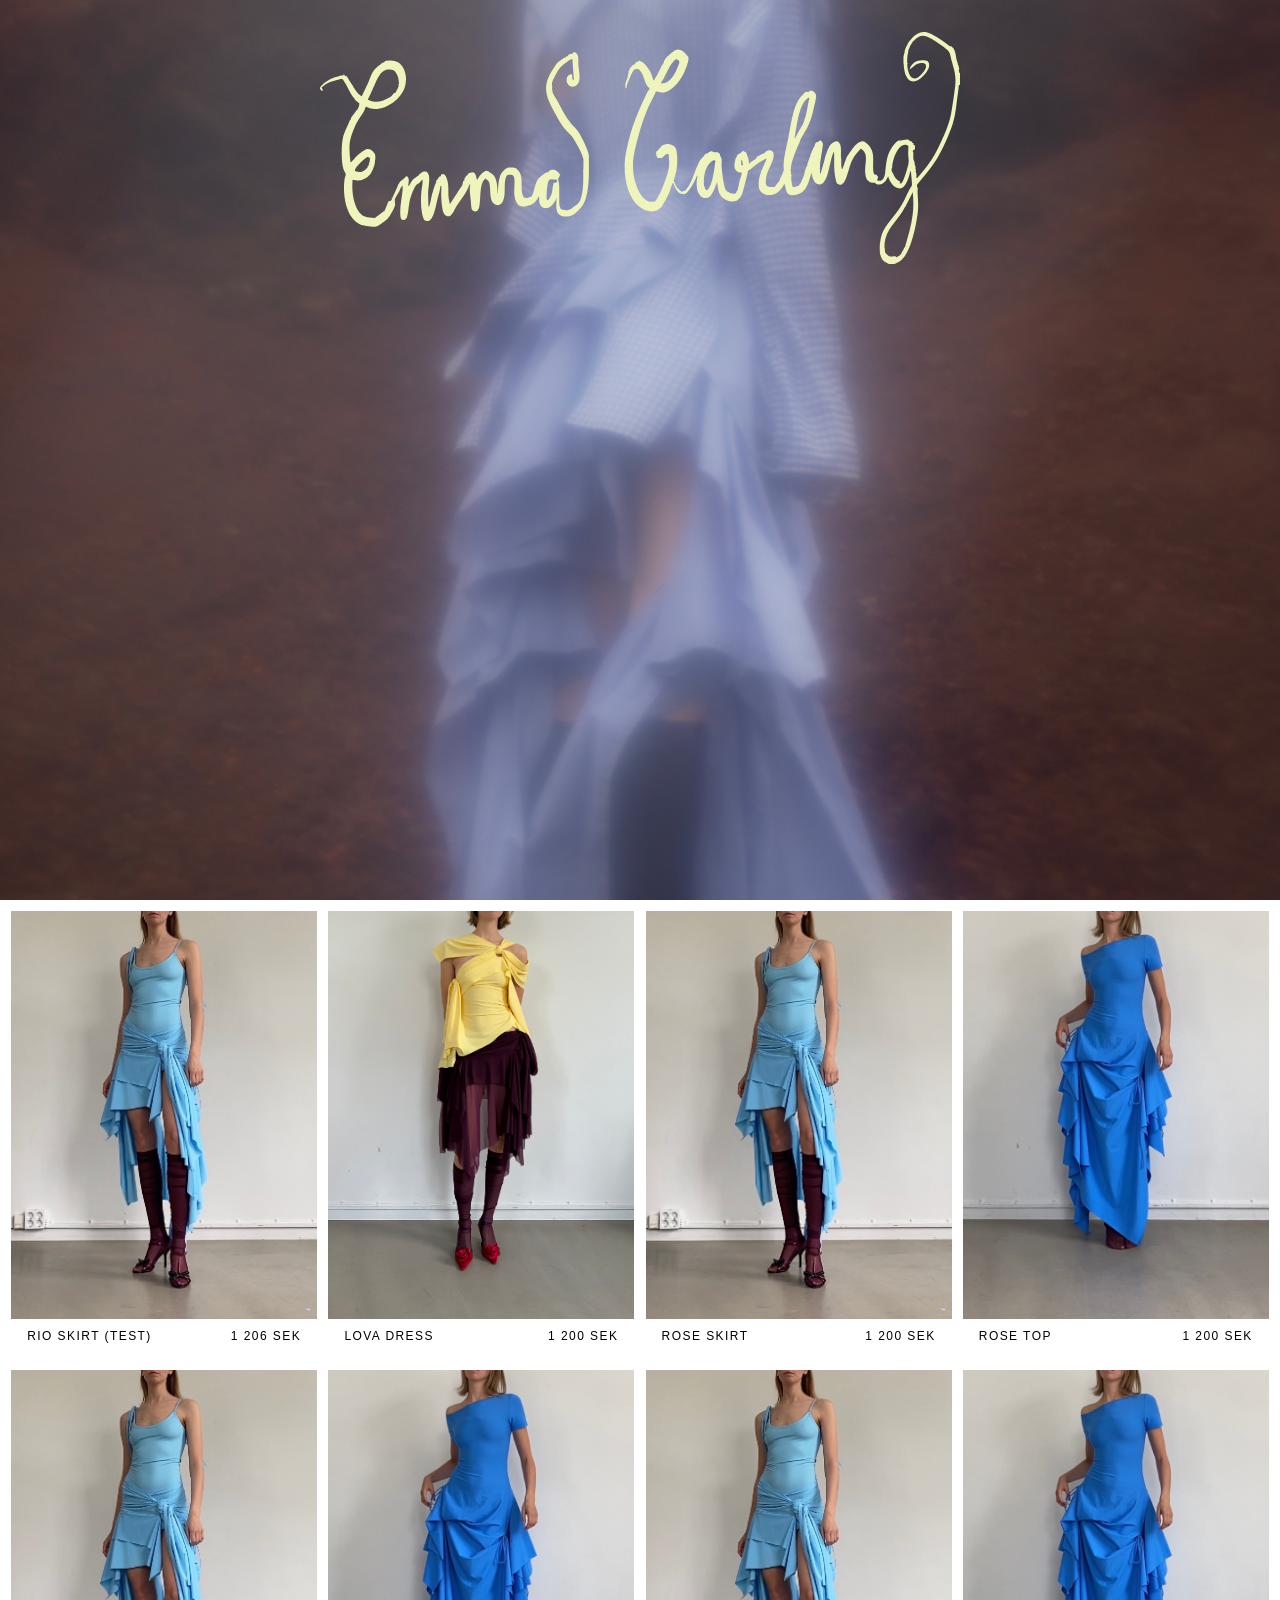
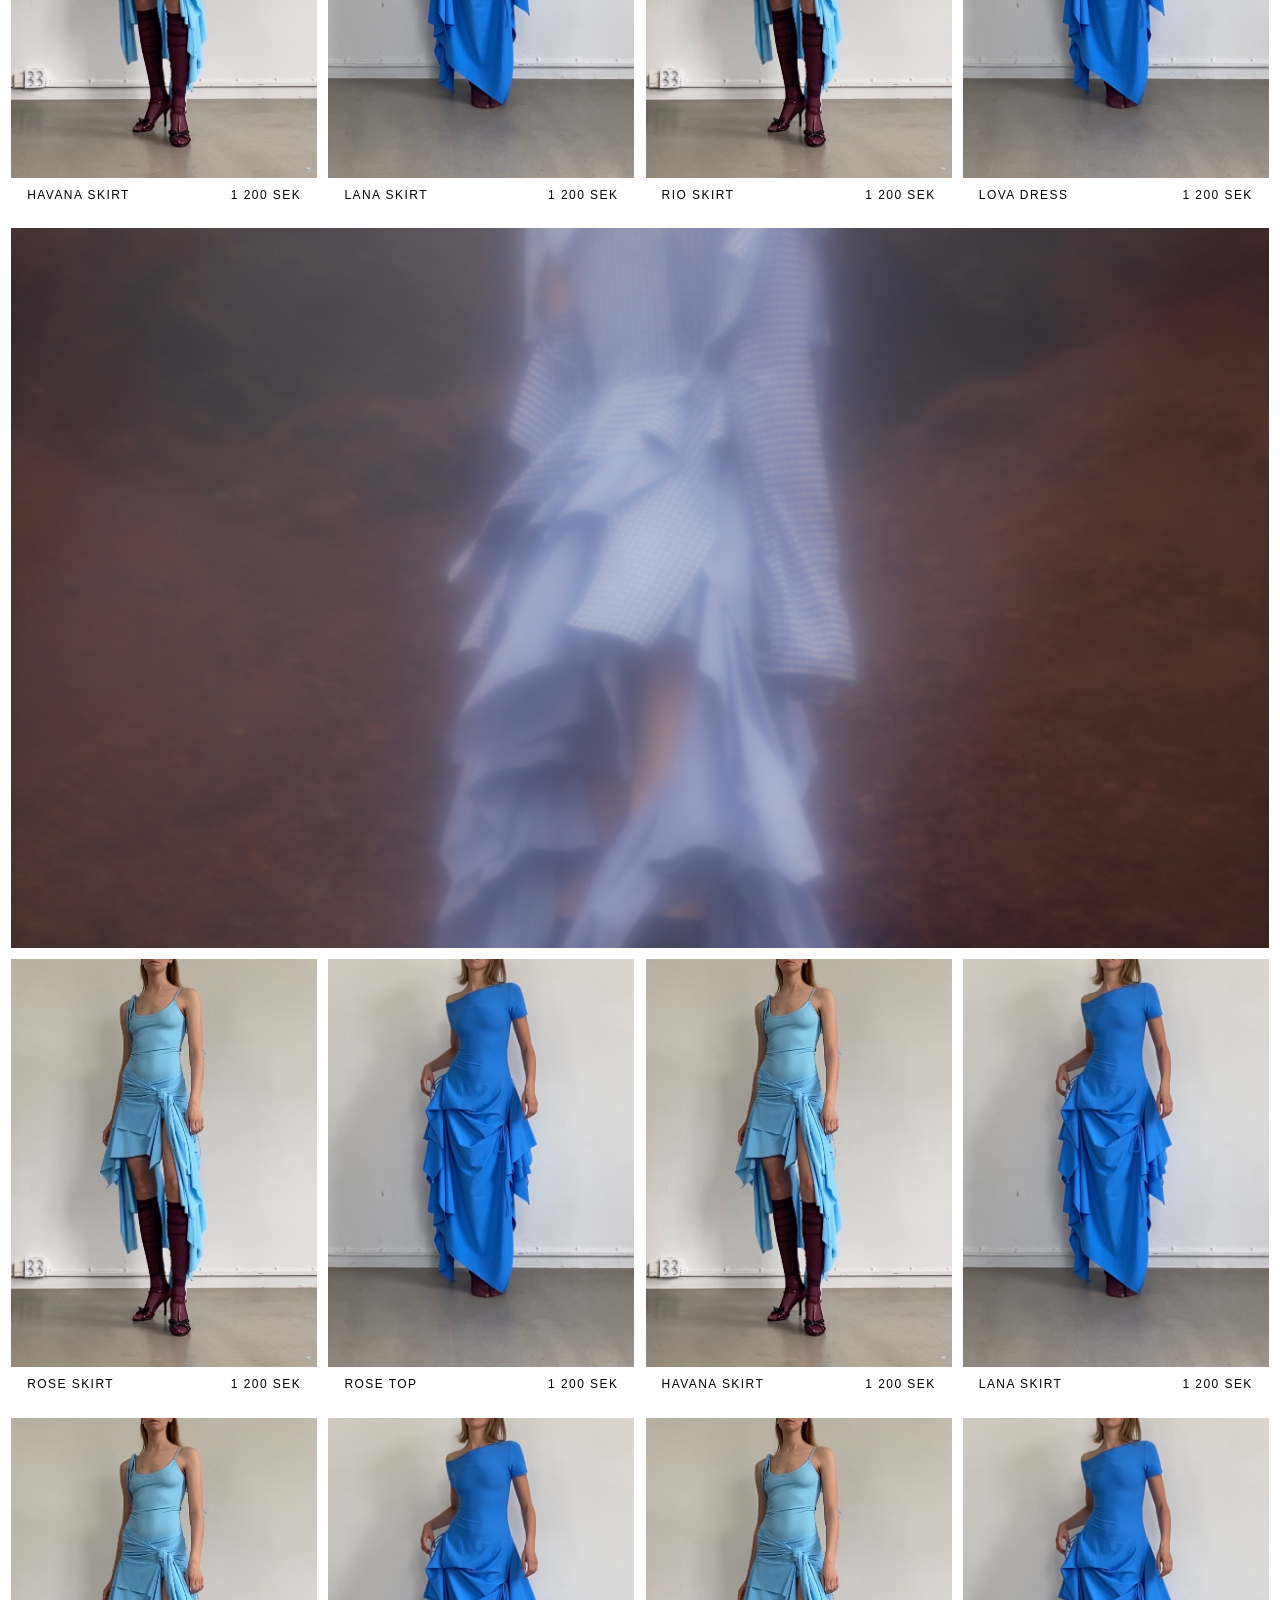
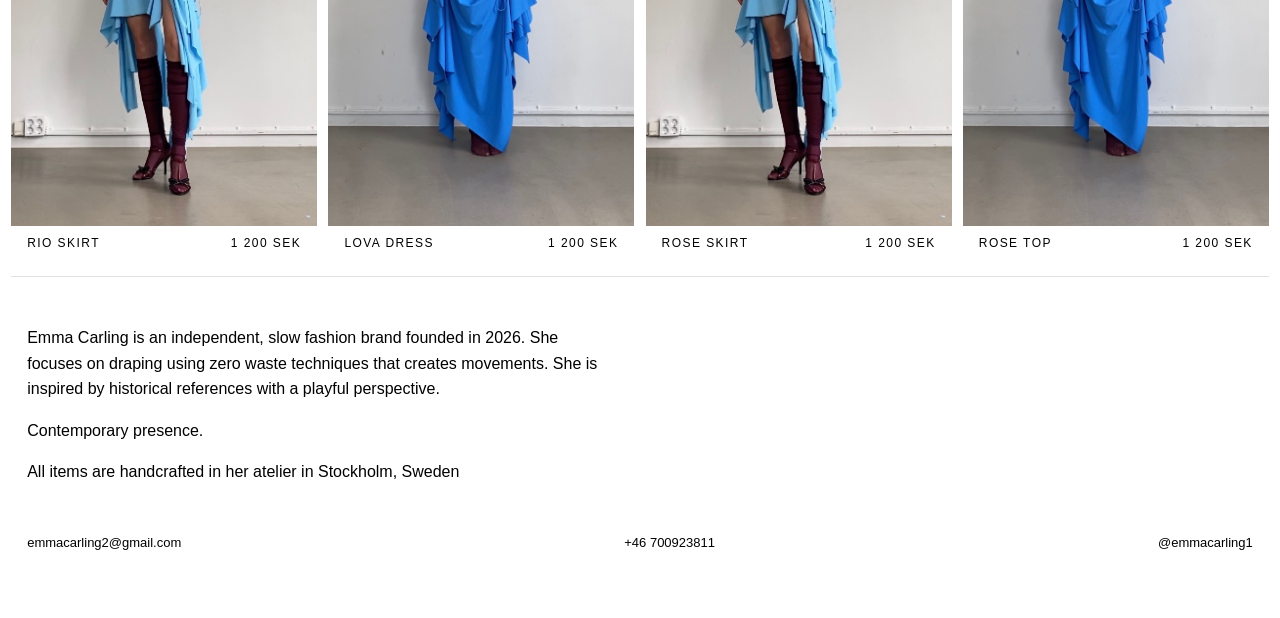
==== index.html @ ee4ac6dd ""Other" colour is now "Special request"; pick each product's colours in the CMS Co-Authored-By: Clau" ====
<!DOCTYPE html>
<html lang="en">
<head>
  <meta charset="UTF-8">
  <meta name="viewport" content="width=device-width, initial-scale=1.0, viewport-fit=cover">
  <title>Emma Carling</title>
  <!-- Colours the phone's status bar strip like the top of the landing video
       (keep in sync with --landing-top in style.css) -->
  <meta name="theme-color" content="#59575b">
  <!-- Icon in the browser tab and on phone home screens: the black logo -->
  <link rel="icon" type="image/svg+xml" href="/favicon.svg">
  <link rel="icon" type="image/png" sizes="64x64" href="/favicon.png">
  <link rel="apple-touch-icon" href="/apple-touch-icon.png">
  <!-- Preview when the link is shared (Instagram, iMessage, WhatsApp…) -->
  <meta name="description" content="Emma Carling is an independent slow fashion brand. Every piece is draped with zero waste techniques and handcrafted in her atelier in Stockholm.">
  <meta property="og:type" content="website">
  <meta property="og:site_name" content="Emma Carling">
  <meta property="og:title" content="Emma Carling">
  <meta property="og:description" content="Emma Carling is an independent slow fashion brand. Every piece is draped with zero waste techniques and handcrafted in her atelier in Stockholm.">
  <meta property="og:url" content="https://emmacarling.com/">
  <meta property="og:image" content="https://emmacarling.com/images/share.png">
  <meta property="og:image:width" content="1200">
  <meta property="og:image:height" content="630">
  <meta name="twitter:card" content="summary_large_image">
  <link rel="stylesheet" href="/style.css">
</head>
<body>

  <!-- LANDING -->
  <header class="landing">
    <!-- Image or video from content/landing.json -->
    <div class="landing-media"></div>
    <h1 class="landing-title"><img class="landing-logo" src="/SVG/EC-Logo-Yellow.svg" alt="Emma Carling"></h1>
  </header>

  <!-- SHOP -->
  <main class="shop" id="shop">

    <!-- Products from content/products.json: the first 8 here... -->
    <section class="product-grid" id="grid-top"></section>

    <!-- Image or video from content/feature.json -->
    <div class="feature" hidden></div>

    <!-- ...and the rest here -->
    <section class="product-grid" id="grid-bottom"></section>

  </main>

  <!-- CONTACT -->
  <footer class="contact">
    <div class="contact-intro"></div>

    <div class="contact-info">
      <p><a class="contact-email"></a></p>
      <p><a class="contact-phone"></a></p>
      <p><a class="contact-instagram" target="_blank" rel="noopener"></a></p>
    </div>
  </footer>

  <!-- PRODUCT VIEW (filled by script.js when a product is opened).
       Each product has its own address, e.g. emmacarling.com/lova-dress -->
  <div class="overlay" hidden>
    <button class="overlay-close" type="button" aria-label="Close"><span class="x" aria-hidden="true">X</span> Close</button>

    <!-- Small preview images: left of the big image (under it on mobile).
         Click one to show it; the one in view gets a black outline. -->
    <div class="thumbs"></div>

    <div class="overlay-gallery">
      <div class="product-track overlay-track"></div>
      <button class="arrow prev" type="button" aria-label="Previous image"></button>
      <button class="arrow next" type="button" aria-label="Next image"></button>
    </div>

    <!-- Product details. The Order button unfolds the order form right here. -->
    <form class="overlay-info order-form">
      <h2 class="product-title"></h2>
      <p class="product-price"></p>
      <p class="product-material"></p>

      <!-- Folded away until Order is pressed -->
      <div class="fold order-fields" inert>
        <div class="fold-inner">
          <h3 class="order-heading">Order request</h3>

          <label class="field">
            <span>Full name</span>
            <input type="text" name="name" required autocomplete="name">
          </label>

          <label class="field">
            <span>Email</span>
            <input type="email" name="email" required autocomplete="email" inputmode="email" autocapitalize="off" spellcheck="false">
          </label>

          <fieldset class="field">
            <legend>Size</legend>
            <div class="options size-options"></div>
          </fieldset>

          <fieldset class="field">
            <legend>Colour</legend>
            <div class="options colour-options">
              <label class="option swatch"><input type="radio" name="colour" value="Special request (see message)" required><span><i class="rainbow"></i>Special request</span></label>
            </div>
            <p class="field-hint other-hint" hidden>Please describe the colour you want in the message below.</p>
          </fieldset>

          <label class="field">
            <span>Message</span>
            <textarea name="message" rows="5" placeholder="Anything I should know? Measurements, questions, wishes…"></textarea>
          </label>

          <input type="hidden" name="product">
          <input type="hidden" name="price">
        </div>
      </div>

      <button class="order-button" type="submit">Order</button>
      <p class="form-status" role="status"></p>

      <!-- Shipping, returns, care… (content/order-info.json) -->
      <div class="info-menu"></div>
    </form>
  </div>

  <script src="/script.js"></script>
</body>
</html>
---- style.css ----
:root {
  --gap: 0.7rem;
  /* Extra space in from the image edges for text, form fields and buttons
     (same as the name and price under the grid images). Images use --gap only. */
  --text-inset: 1rem;

  /* The whole palette: white + 3 greys */
  --white: #ffffff;
  --black: #000000;
  --dark: #3c1b21;
  --yellow: #f7fbce;
  --grey-dark: #818181;
  --grey-light: #d0cfcf;

  /* What each colour is used for */
  --bg: var(--white);
  --text: var(--black);
  --muted: var(--grey-light);
  --line: #e2e1e1; /* every line and outline: fields, buttons, info rows, footer */
  --surface: var(--yellow);
  --button: var(--dark);

  --font: "Helvetica Neue", Helvetica, Arial, sans-serif;

  /* The dark grey at the top of the landing video and its still image.
     Safari shows it in the status bar strip above the page, so the strip
     blends into the video instead of being white. */
  --landing-top: #59575b;

  /* ---- Landing page on phones: change these two to adjust it ----
     Zoom of the video: 1 = not zoomed, 1.2 = 20% closer. More zoom hides
     more of the white sky behind the logo, but crops the person tighter.
     Logo width: share of the screen width (e.g. 50vw = 50%). */
  --landing-zoom-mobile: 1.2;
  --landing-logo-mobile: 50vw;
}

/* Above the page (status bar, pull-down bounce): the landing's dark grey.
   Below it (bounce at the very bottom): white. The page itself is white. */
html {
  background: linear-gradient(var(--landing-top) 50%, var(--bg) 50%);
}

* {
  box-sizing: border-box;
}

body {
  margin: 0;
  background: var(--bg);
  color: var(--text);
  font-family: var(--font);
  font-size: 0.9375rem;
  line-height: 1.6;
  -webkit-font-smoothing: antialiased;
}

a {
  color: inherit;
  text-decoration: none;
}
a:hover {
  text-decoration: underline;
  text-underline-offset: 0.2em;
}

button {
  font: inherit;
  color: inherit;
}

/* No grey square when tapping buttons and choices on phones */
button,
label,
a {
  -webkit-tap-highlight-color: transparent;
}
button:focus:not(:focus-visible) {
  outline: none;
}

/* ---------- Landing ---------- */

/* Full screen, including behind the iPhone notch and the browser bars.
   lvh = the screen height when the browser bars are hidden, so the video
   never leaves a gap. object-fit: cover crops the sides, never stretches. */
.landing {
  position: relative;
  height: 100vh;
  height: 100lvh;
  cursor: pointer;
}

.landing-image {
  position: absolute;
  inset: 0;
  width: 100%;
  height: 100%;
  object-fit: cover;
  /* Crop a bit more from the top than the bottom, so on wide screens
     you see from just above the head down to the ankles.
     Lower % = show more of the top, higher % = show more of the bottom. */
  object-position: center 58%;
}

/* The landing video lies invisible on top of its still image until it really
   plays. Phones in Low Power Mode never autoplay videos and would otherwise
   show a play button; this way they just show the still image. */
.landing-video {
  transition: opacity 0.6s ease;
}
.landing-video.waiting {
  opacity: 0;
}

.landing-title {
  position: absolute;
  inset: 0;
  margin: 0;
  display: flex;
  align-items: flex-start; /* logo at the top */
  justify-content: center;
  padding-top: calc(2rem + env(safe-area-inset-top)); /* clear of the notch */
  text-align: center;
  font-weight: 400;
  font-size: clamp(3rem, 9vw, 8rem);
  letter-spacing: 0.02em;
  color: #fff79f; /* same yellow as the form's Yellow option */
}

/* Logo colour is set inside SVG/EC-Logo-Yellow.svg (fill="...") */
.landing-logo {
  display: block;
  width: min(80vw, 40rem);
  height: auto;
}
.introtext {
  padding: 0 var(--text-inset);
  text-align: center;
  font-size: 1.125rem;
  color:(var(--grey-light));
 
}

/* ---------- Shop ---------- */

.shop {
  padding: var(--gap);
  display: flex;
  flex-direction: column;
  gap: var(--gap);
}

.product-grid {
  display: grid;
  grid-template-columns: repeat(4, 1fr);
  gap: var(--gap);
}

/* Full width, natural height, but never taller than 80% of the screen
   (if it would be, it's cropped top and bottom instead of squashed) */
/* Hidden sections (empty bottom grid, no featured image) */
.product-grid[hidden],
.feature[hidden] {
  display: none;
}

/* Feature slide: the first slide sets the height, the others lie on top
   of it, and the active one fades in */
.feature {
  position: relative;
}
.feature-image {
  display: block;
  width: 100%;
  height: auto;
  max-height: 80vh;
  object-fit: cover;
  opacity: 0;
  transition: opacity 1.2s ease; /* fade duration */
}
.feature-image + .feature-image {
  position: absolute;
  inset: 0;
  height: 100%;
}
.feature-image.active {
  opacity: 1;
}


/* ---------- Product (image carousel) ---------- */

.product {
  position: relative;
}

.product-track {
  display: flex;
  overflow-x: auto;
  scroll-snap-type: x mandatory;
  scrollbar-width: none;
  aspect-ratio: 3 / 4;
  cursor: pointer;
}
.product-track::-webkit-scrollbar {
  display: none;
}

.slide {
  flex: 0 0 100%;
  scroll-snap-align: start;
  object-fit: cover;
  display: block;
  width: 100%;
  height: 100%;
  -webkit-user-drag: none;
  user-select: none;
}

.product-name {
  margin: 0.35rem 0 0;
  font-size: 0.75rem;
  letter-spacing: 0.12em;
  text-transform: uppercase;
}

/* Name on the left, price on the right, on one line under the image */
.product-meta {
  display: flex;
  justify-content: space-between;
  gap: 1rem;
  margin: 0.5rem 0 0.75rem; /* space above (from the image) and below */
  padding: 0 var(--text-inset); /* pulls name and price in from the image edges */
}
.product-meta .product-name {
  margin: 0;
}

.arrow {
  position: absolute;
  top: 50%;
  transform: translateY(-50%);
  width: 2.25rem;
  height: 2.25rem;
  padding: 0;
  border: none;
  background: none;
  color: var(--text);
  cursor: pointer;
  opacity: 0;
  pointer-events: none;
  transition: opacity 0.2s;
}
/* The V shape: two borders of a small square, rotated */
.arrow::before {
  content: "";
  position: absolute;
  top: 50%;
  left: 50%;
  width: 35%;
  height: 35%;
  border-left: 1.5px solid currentColor;
  border-bottom: 1.5px solid currentColor;
}
.arrow.prev::before { transform: translate(-30%, -50%) rotate(45deg); }
.arrow.next::before { transform: translate(-70%, -50%) rotate(-135deg); }
.arrow.prev { left: 0.5rem; }
.arrow.next { right: 0.5rem; }

/* Only one image: nothing to scroll, so no arrows or previews */
.single .arrow,
.single .thumbs {
  display: none;
}

/* Touch screens: no arrows at all, just swipe. (Arrows that appear on
   "hover" made phones need two taps to open a product.) */
@media (hover: none) {
  .arrow {
    display: none;
  }
  /* Product view: arrows show there are more images, but you swipe (or
     tap a preview) to change image */
  .overlay:not(.single) .arrow {
    display: block;
    opacity: 1;
  }
  .overlay .arrow {
    pointer-events: none;
  }
}

/* Never show the browser's own play button / controls on the
   background videos (iPhone shows one while loading or in Low Power Mode) */
video::-webkit-media-controls,
video::-webkit-media-controls-start-playback-button,
video::-webkit-media-controls-overlay-play-button {
  display: none !important;
  -webkit-appearance: none;
}

/* Arrows sit in the middle of the image, not the image + name */
.product .arrow {
  top: calc(50% - 1.2rem);
}

/* Show arrows on hover (and keyboard focus) */
/* Arrows only show while hovering the images
   (or when reached with the keyboard's Tab key) */
.product:hover .arrow,
.overlay-gallery:hover .arrow,
.arrow:focus-visible {
  opacity: 1;
  pointer-events: auto;
}


/* ---------- Product view (full viewport) ---------- */

/* Image on the left, the info column right next to it. The whole view
   scrolls like a normal page (scrollbar at the screen edge); the image
   stays put while the info column scrolls past it. */
.overlay {
  position: fixed;
  inset: 0;
  z-index: 10;
  overflow-y: auto;
  overscroll-behavior: contain; /* don't scroll the shop behind it */
  background: var(--bg);
  display: flex;
  align-items: flex-start;
  gap: var(--gap); /* between the previews, the image and the info column */
  /* The shop grid's margin above and at the sides; the image reaches the bottom */
  padding: var(--gap) var(--gap) 0;
}
.overlay[hidden] {
  display: none;
}

/* Image fills the screen height under the top margin and stays there while
   scrolling; its width follows the photo's shape (3:4) */
.overlay-gallery {
  position: sticky;
  top: 0; /* measured from inside the view's top padding */
  flex: 0 1 auto;
  min-width: 0;
  height: calc(100vh - var(--gap));
  height: calc(100svh - var(--gap));
  aspect-ratio: 3 / 4;
}

/* Small previews in a column left of the image; they stay put too.
   The one in view gets a black outline (like a button on hover). */
.thumbs {
  position: sticky;
  top: 0;
  flex: none;
  display: flex;
  flex-direction: column;
  gap: var(--gap);
  width: 4.5rem;
  max-height: calc(100svh - 2 * var(--gap));
  overflow-y: auto; /* many images: scroll the previews */
  scrollbar-width: none;
}
.thumbs::-webkit-scrollbar {
  display: none;
}
.thumb {
  flex: none;
  display: block;
  width: 100%;
  aspect-ratio: 3 / 4;
  padding: 0;
  border: 1px solid transparent;
  background: none;
  cursor: pointer;
  transition: border-color 0.2s;
}
.thumb img,
.thumb video {
  display: block;
  width: 100%;
  height: 100%;
  object-fit: cover;
  pointer-events: none;
}
.thumb:hover {
  border-color: var(--line);
}
.thumb.active {
  border-color: var(--text);
}

.overlay-track {
  height: 100%;
  aspect-ratio: auto;
  cursor: default;
}

.overlay .arrow {
  width: 2.75rem;
  height: 2.75rem;
}

/* Info column: title, price and material, then the order form (folded),
   the Order button and the info menu. Grows with its content; the page
   scrolls, not the column. */
.overlay-info {
  flex: 0 1 400px;
  min-width: 0;
  display: flex;
  flex-direction: column;
  padding: 1.5rem var(--text-inset) var(--gap);
}
.overlay-info .order-button {
  flex: none;
  padding: 0.7rem;
}

/* Folding panel (order form, info menu texts): animates its height open */
.fold {
  display: grid;
  grid-template-rows: 0fr;
  transition: grid-template-rows 0.5s ease;
}
.fold.open {
  grid-template-rows: 1fr;
}
/* No padding here: padding would keep a strip of the content visible
   while folded. Space comes from the content's own margins. */
.fold-inner {
  min-height: 0;
  overflow: hidden;
}

/* Shipping, returns, care…: rows with a small + under the Order button */
.info-menu {
  flex: none;
  margin: 1.5rem 0 0;
  border-top: 1px solid var(--line);
}
.info-menu[hidden] {
  display: none;
}
.info-item {
  border-bottom: 1px solid var(--line);
}
.info-toggle {
  display: flex;
  align-items: center;
  justify-content: space-between;
  gap: 1rem;
  width: 100%;
  padding: 0.7rem 0;
  border: none;
  background: none;
  text-align: left;
  font-size: 0.75rem;
  letter-spacing: 0.12em;
  text-transform: uppercase;
  cursor: pointer;
}
.info-toggle:hover {
  text-decoration: underline;
  text-underline-offset: 0.2em;
}
.info-text .fold-inner {
  font-size: 0.8125rem;
}
.info-text p {
  margin: 0 0 0.75rem;
}

/* The +: two thin lines. When the row opens, the upright line turns down
   flat, so the + becomes a − */
.plus {
  position: relative;
  flex: none;
  width: 0.6rem;
  height: 0.6rem;
}
.plus span {
  position: absolute;
  top: 50%;
  left: 0;
  width: 100%;
  height: 1px;
  background: currentColor;
  transition: transform 0.25s ease;
}
.plus span:nth-child(2) { transform: rotate(90deg); }
.info-item.open .plus span:nth-child(2) { transform: rotate(0deg); }

.product-title {
  margin: 0;
  font-weight: 400;
  font-size: 2.5rem;
  line-height: 1.1;
}

.product-price {
  margin: 0.75rem 0 0;
}

.product-material {
  margin: 0.25rem 0 2rem;
  color: var(--grey-light);
  white-space: pre-line; /* line breaks typed in the CMS show as new lines */
}

.order-button {
  display: block;
  width: 100%;
  padding: 1rem;
  border: none;
  background: var(--text);
  color: var(--bg);
  text-align: center;
  font-size: 0.75rem;
  letter-spacing: 0.15em;
  text-transform: uppercase;
  cursor: pointer;
  transition: opacity 0.2s;
}
.order-button:hover {
  background-color: var(--yellow);
  color: var(--black)
}
.order-button:disabled {
  opacity: 0.85;
  cursor: default;
}

/* Close: "X CLOSE" in the top right corner, like Acne Studios' close
   button: the X is simply the letter X, 12px uppercase text with a little
   letter spacing. Same on phones. Hover: underlined (X and word). */
.overlay-close {
  position: fixed; /* stays in the corner while the product view scrolls */
  top: 0;
  right: 0;
  z-index: 1;
  padding: 0.25rem var(--gap); /* the text lines up with the 11px margin */
  border: none;
  background: none;
  color: var(--text);
  font-size: 0.75rem;
  line-height: 20px;
  letter-spacing: 0.3px;
  text-transform: uppercase;
  cursor: pointer;
}
.overlay-close {
  word-spacing: 3.4px; /* widens the space between X and CLOSE to ~7px */
}
.overlay-close:hover {
  text-decoration: underline;
  text-underline-offset: 0.2em;
}

/* ---------- Order form (unfolds in the product view) ---------- */

.order-heading {
  margin: 0 0 1.5rem;
  font-size: 0.75rem;
  font-weight: 500;
  letter-spacing: 0.12em;
  text-transform: uppercase;
}

.field {
  position: relative;
  display: block;
  margin: 0 0 1.75rem;
  padding: 0;
  border: none;
}
/* Field titles (Full name, Email, Size…): the same plain style as the price */
.field > span,
.field legend {
  display: block;
  margin-bottom: 0.5rem;
  padding: 0;
}

/* Fields you type in: no background, just a light grey outline */
.field input[type="email"],
.field input[type="text"],
.field textarea {
  width: 100%;
  padding: 0.8rem 0.9rem;
  border: 1px solid var(--line);
  border-radius: 0;
  background: none;
  color: var(--text);
  font: inherit;
}
/* Phones and tablets: 16px text in fields, or iPhones zoom in when you tap one */
@media (hover: none), (max-width: 700px) {
  .field input[type="email"],
  .field input[type="text"],
  .field textarea {
    font-size: 16px;
  }
}
.field input:focus,
.field textarea:focus {
  outline: none;
  border-color: var(--text); /* black while typing, so you see where you are */
}
.field textarea {
  resize: vertical;
}

/* Size and colour choices look like buttons */
/* Size and colour buttons: an even grid of equal boxes with no gaps.
   Each box overlaps its neighbours by 1px so the borders are shared
   (one thin line, not two). */
.options {
  display: grid;
  grid-template-columns: repeat(3, 1fr);
  padding: 0 1px 1px 0; /* room for the overlap */
}
.option {
  position: relative;
  display: block;
  margin: 0 -1px -1px 0;
  cursor: pointer;
}
/* The hovered or chosen box sits on top, so its whole black outline shows */
.option:hover,
.option:has(input:checked) {
  z-index: 1;
}
.option input {
  position: absolute;
  opacity: 0;
  width: 1px;
  height: 1px;
}
/* Light grey outline; black outline on hover; chosen: yellow with black
   text, like the Order button on hover, and a black outline */
.option span {
  display: flex;
  align-items: center;
  justify-content: center;
  gap: 0.5rem;
  height: 100%;
  padding: 0.6rem 0.5rem;
  text-align: center;
  font-size: 0.8125rem;
  border: 1px solid var(--line);
  background: none;
  transition: background-color 0.2s, color 0.2s, border-color 0.2s;
}
.option:hover span {
  border-color: var(--text);
}
.option input:checked + span {
  border-color: var(--grey-light);
  background: var(--grey-light);
  color: var(--black);
}
.option input:focus-visible + span {
  outline: 2px solid var(--text);
  outline-offset: 2px;
}
/* Colours this product doesn't come in */
.option[hidden] {
  display: none;
}
/* Colour buttons: dot and name sit at the left of the square */
.swatch span {
  justify-content: flex-start;
  text-align: left;
}
.swatch i {
  flex: none;
  width: 0.9rem;
  height: 0.9rem;
  border-radius: 50%;
  border: 1px solid var(--line);
}

/* "Other" colour: a rainbow colour wheel */
.swatch i.rainbow {
  background: linear-gradient(45deg,
    #e8473f 0 16.6%, #ec9831 0 33.3%, #f4dd4c 0 50%,
    #4ecb5f 0 66.6%, #5ea9ff 0 83.3%, #9a5bd6 0);
}

/* Floats in the space under the field, so it never moves the layout */
.field-hint {
  position: absolute;
  top: 100%;
  left: 0;
  margin: 0.3rem 0 0;
  font-size: 0.8125rem;
  color: var(--text);
}

.form-status {
  margin: 1rem 0 0;
  font-size: 0.8125rem;
}
.form-status:empty {
  display: none;
}

body.no-scroll {
  overflow: hidden;
}
/* While a product is open, hide the page behind it. Otherwise, when a phone
   resizes the screen (keyboard, address bar), the dark landing video could
   show through as a black area at the bottom. */
body.no-scroll .landing,
body.no-scroll .shop,
body.no-scroll .contact {
  visibility: hidden;
}


/* ---------- Contact ---------- */

.contact {
  margin: 0 var(--gap);
  padding: 3rem var(--text-inset) 4rem;
  border-top: 1px solid var(--line);
  font-size: 0.8125rem;
}

.contact .contact-intro {
  max-width: 36rem;
  margin: 0 0 3rem;
  font-size: 1rem;
  line-height: 1.6;
}

.contact-info {
  display: flex;
  flex-wrap: wrap;
  justify-content: space-between;
  gap: 1rem 2rem;
}

.contact p {
  margin: 0;
}
.contact .contact-intro p + p {
  margin-top: 1em;
}


/* ---------- Smaller screens ---------- */

@media (max-width: 700px) {
  :root { --gap: 0.7rem; --text-inset: 0; }

  /* Landing video: the person is centred, and the white sky in the top left
     corner is zoomed out of view so the logo sits on the dark mountain.
     - object-position: which part of the video is shown; the first value
       moves it sideways (the person is a bit left of centre in the video)
     - scale: how much it's zoomed in (--landing-zoom-mobile at the top);
       origin: the point the zoom is centred on (x y), here the person, so
       she stays in the middle
     Only the video: its still image (shown in Low Power Mode) is a
     different photo and stays as it is. */
  .landing {
    overflow: hidden;
    /* A bit shorter than the screen, so the top of the grid peeks out */
    height: calc(100vh - 4rem);
    height: calc(100svh - 4rem);
  }
  video.landing-image {
    object-position: 28% 58%;
    transform: scale(var(--landing-zoom-mobile)); /* set at the top of this file */
    transform-origin: 50% 90%;
  }
  .landing-logo { width: var(--landing-logo-mobile); }
  .product-grid { grid-template-columns: repeat(2, 1fr); }

  /* Product view: image on top, the previews centred under it, then the
     info; the whole view scrolls */
  .overlay {
    flex-direction: column;
    align-items: stretch;
    padding: var(--gap);
  }
  .overlay-gallery { order: 1; position: relative; top: auto; height: auto; }
  .overlay-track { height: 70svh; }
  .overlay-gallery { width: 100%; aspect-ratio: auto; }
  .thumbs {
    order: 2;
    position: static;
    flex-direction: row;
    flex-wrap: wrap;
    justify-content: center;
    width: auto;
    max-height: none;
    overflow: visible;
  }
  .thumb { width: 3.25rem; }
  .overlay-info { order: 3; flex: none; height: auto; overflow: visible; padding: 1.25rem var(--text-inset) 1.5rem; }

  /* Smaller buttons on mobile */
  .arrow,
  .overlay .arrow {
    width: 1.75rem;
    height: 1.75rem;
    font-size: 0.75rem;
  }
  .arrow.prev { left: 0.5rem; }
  .arrow.next { right: 0.5rem; }

  .order-button {
    padding: 0.7rem;
    font-size: 0.6875rem;
  }

  .option span {
    padding: 0.45rem 0.7rem;
    font-size: 0.75rem;
  }

  .contact-info { flex-direction: column; }

  /* Price under the name, in the same light grey as the material text.
     Two tighter lines take the same height as one line + the space under
     it did, so the images stay just as far apart. */
  .product-meta {
    flex-direction: column;
    gap: 0;
    margin-bottom: 0;
  }
  .product-meta .product-name { line-height: 1.3; }
  .grid-price { color: var(--grey-light); }
}
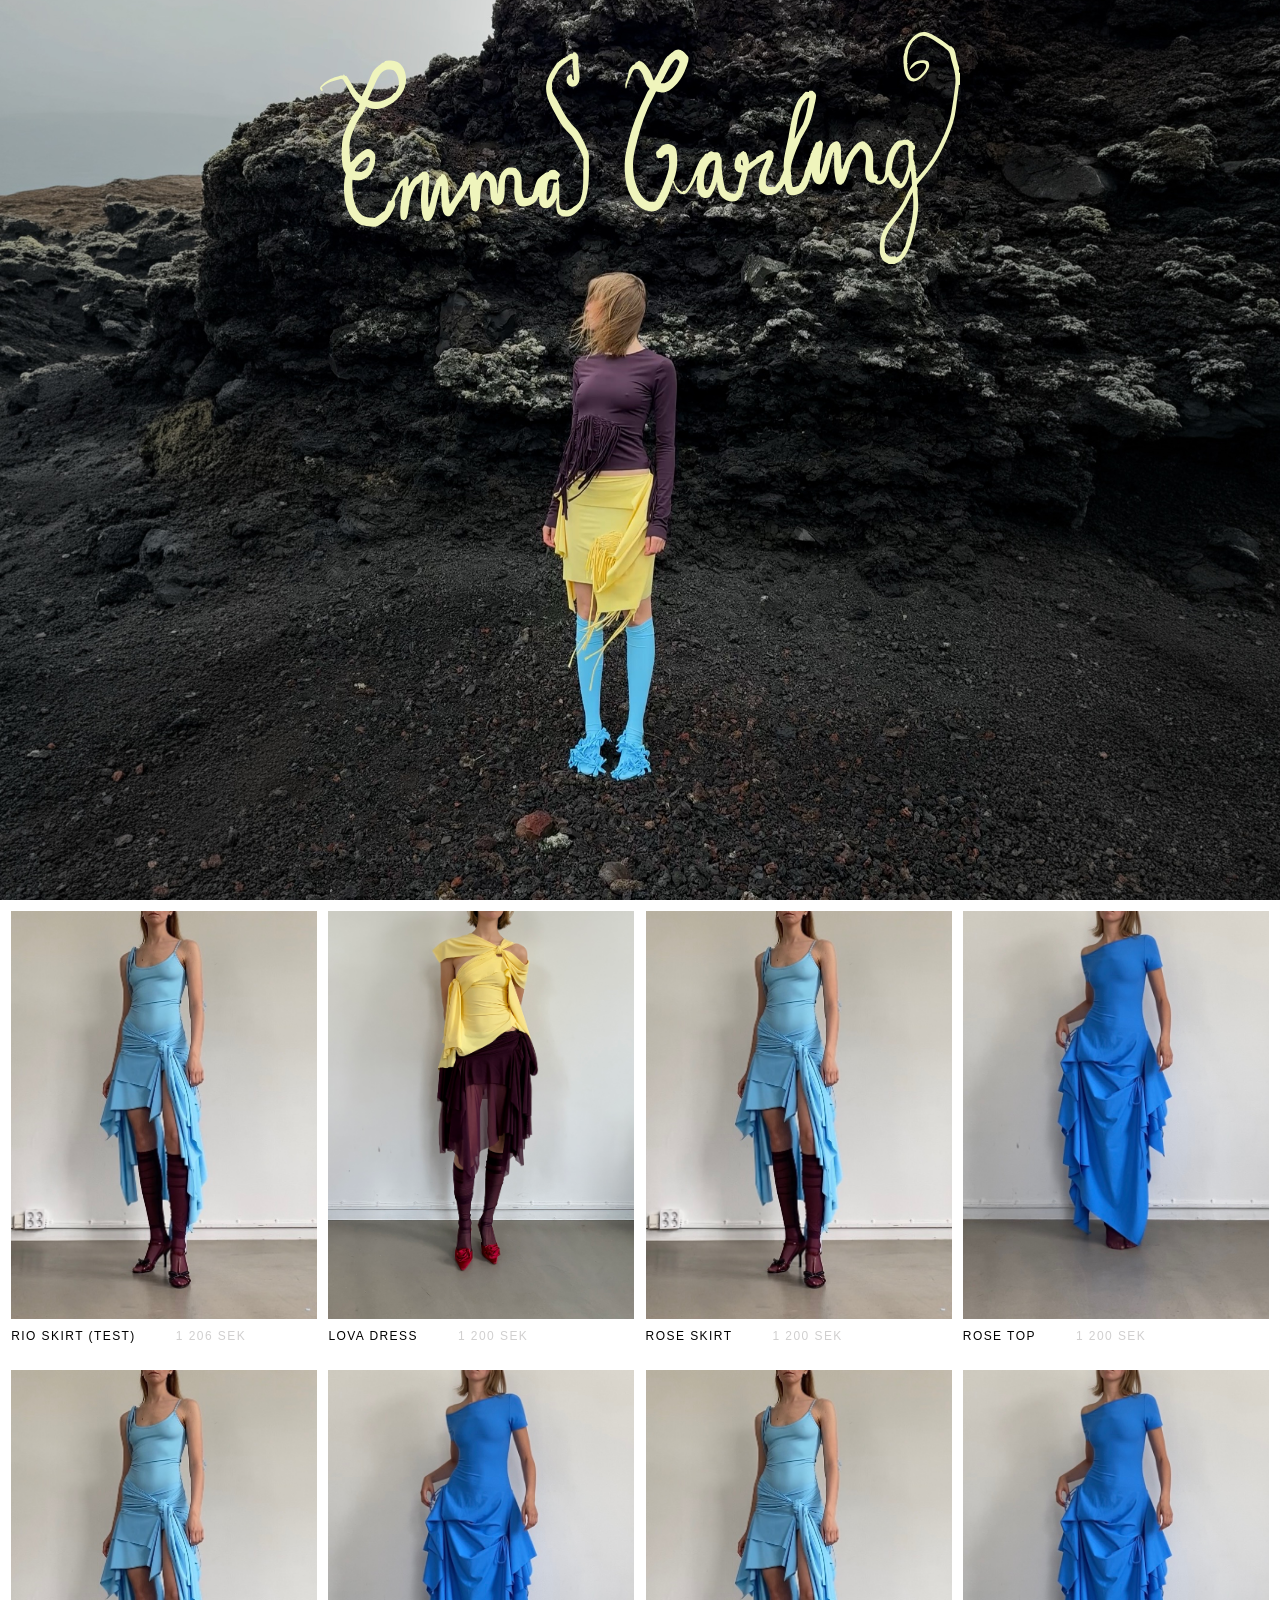
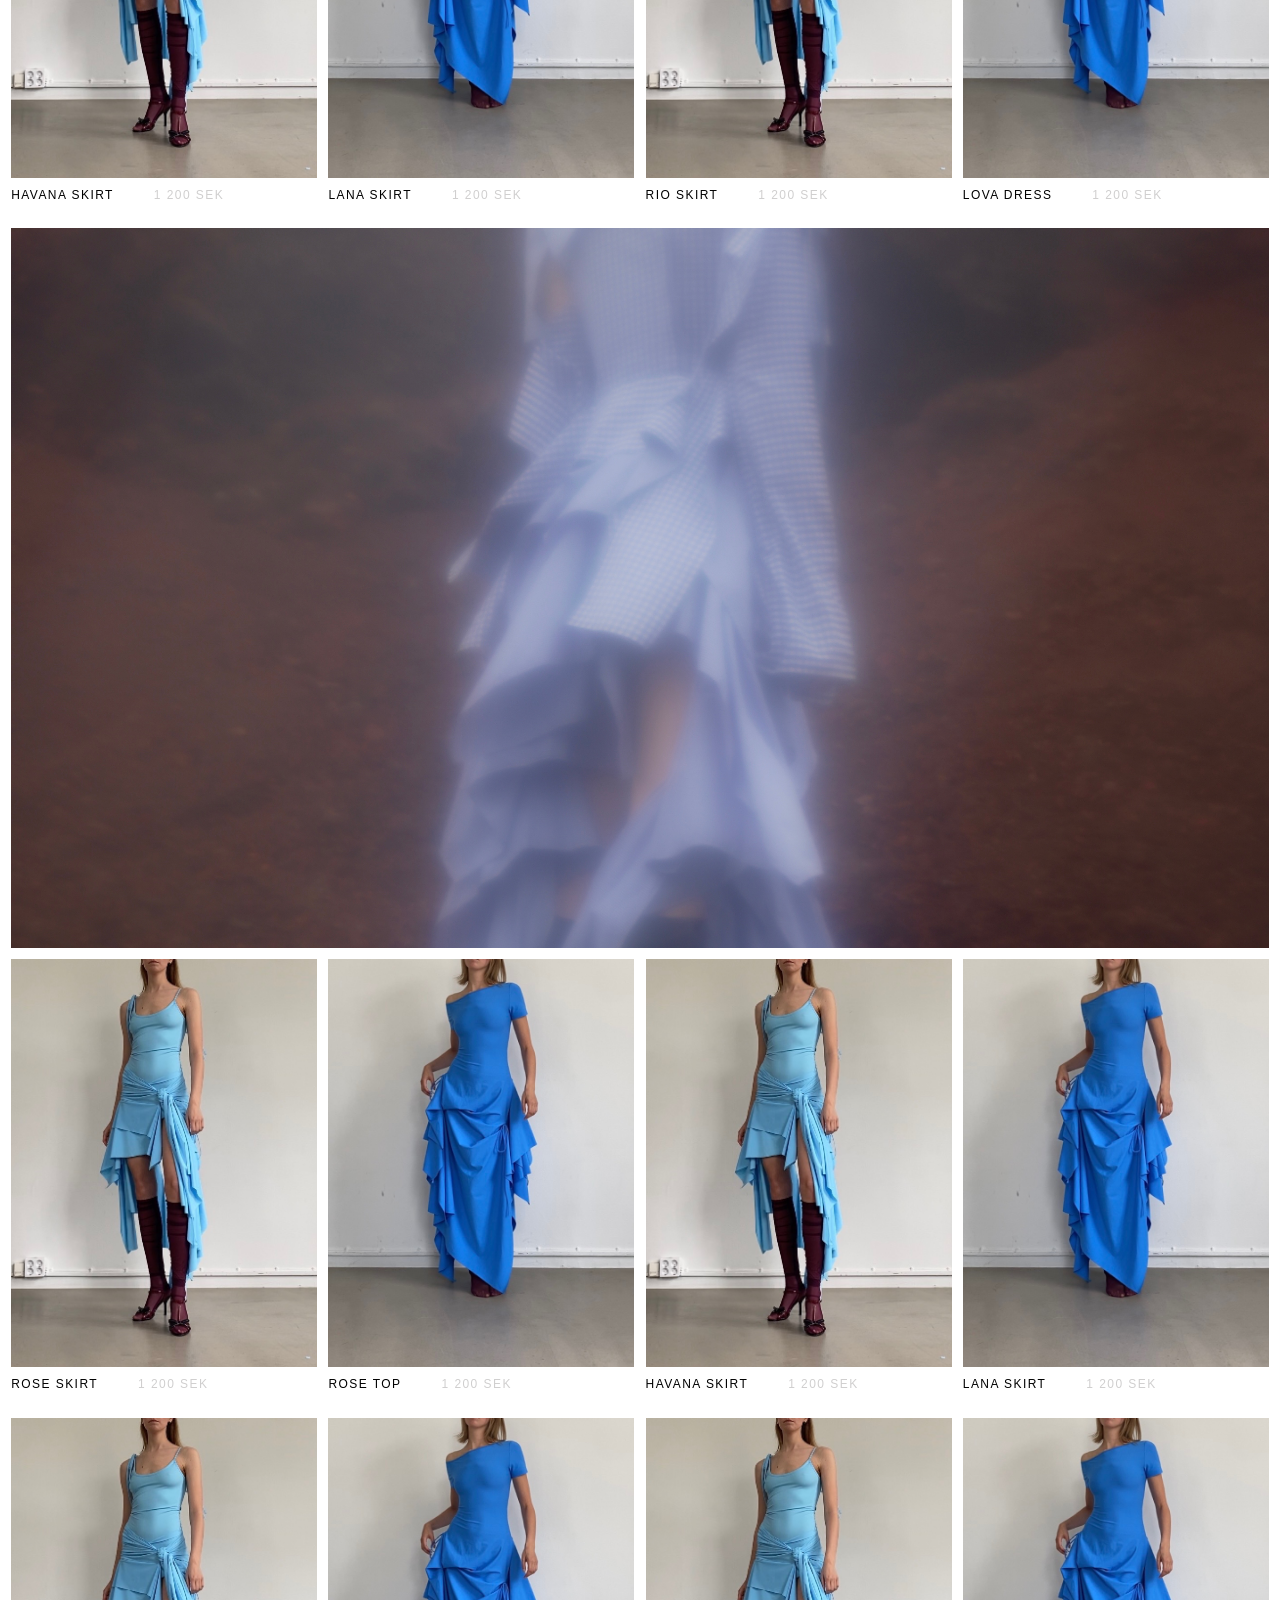
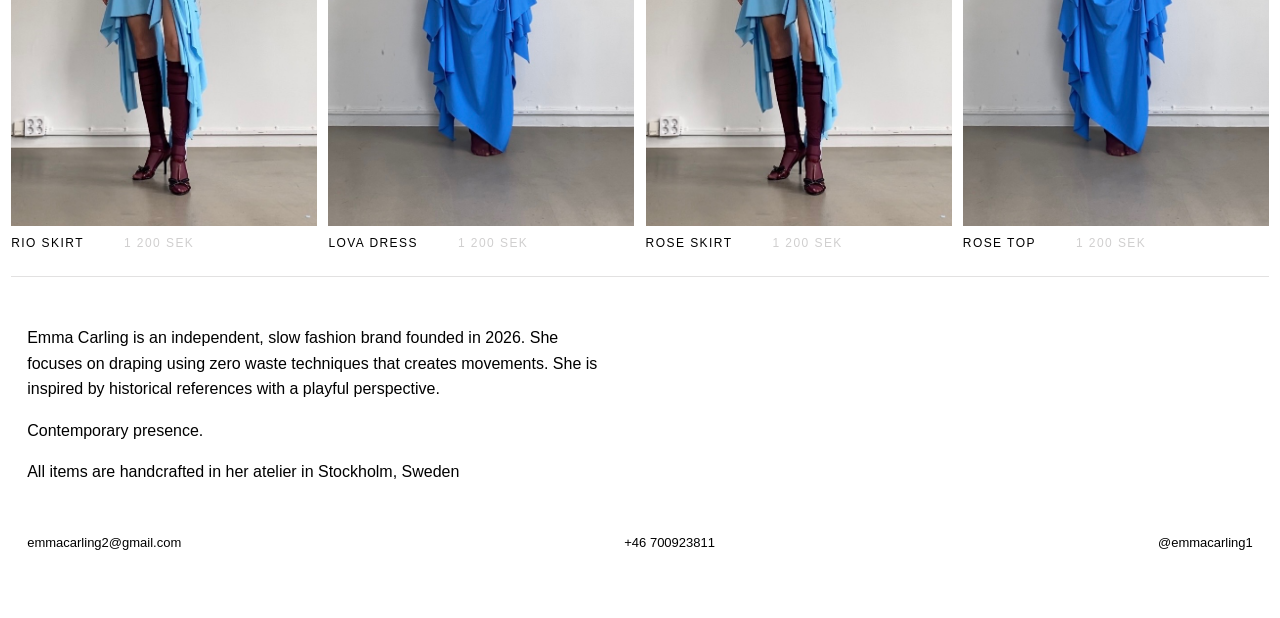
==== commit 2e1c2d73: "Icons and share image from the E monogram (SVG/EC-Icon.svg) Co-Authored-By: Claude Opus 5.5 <noreply" ====
--- a/index.html
+++ b/index.html
@@ -7,10 +7,11 @@
   <!-- Colours the phone's status bar strip like the top of the landing video
        (keep in sync with --landing-top in style.css) -->
   <meta name="theme-color" content="#59575b">
-  <!-- Icon in the browser tab and on phone home screens: the black logo -->
+  <!-- Icon in the browser tab, on phone home screens and in bookmarks: the E monogram (SVG/EC-Icon.svg) -->
   <link rel="icon" type="image/svg+xml" href="/favicon.svg">
   <link rel="icon" type="image/png" sizes="64x64" href="/favicon.png">
   <link rel="apple-touch-icon" href="/apple-touch-icon.png">
+  <link rel="manifest" href="/site.webmanifest">
   <!-- Preview when the link is shared (Instagram, iMessage, WhatsApp…) -->
   <meta name="description" content="Emma Carling is an independent slow fashion brand. Every piece is draped with zero waste techniques and handcrafted in her atelier in Stockholm.">
   <meta property="og:type" content="website">
@@ -18,10 +19,23 @@
   <meta property="og:title" content="Emma Carling">
   <meta property="og:description" content="Emma Carling is an independent slow fashion brand. Every piece is draped with zero waste techniques and handcrafted in her atelier in Stockholm.">
   <meta property="og:url" content="https://emmacarling.com/">
-  <meta property="og:image" content="https://emmacarling.com/images/share.png">
+  <meta property="og:image" content="https://emmacarling.com/images/share-icon.png">
   <meta property="og:image:width" content="1200">
   <meta property="og:image:height" content="630">
   <meta name="twitter:card" content="summary_large_image">
+  <link rel="canonical" href="https://emmacarling.com/">
+  <!-- Tells search engines who the brand is -->
+  <script type="application/ld+json">
+  {
+    "@context": "https://schema.org",
+    "@type": "Organization",
+    "name": "Emma Carling",
+    "url": "https://emmacarling.com/",
+    "logo": "https://emmacarling.com/icon-512.png",
+    "description": "Independent slow fashion brand. Every piece is draped with zero waste techniques and handcrafted in an atelier in Stockholm.",
+    "sameAs": ["https://www.instagram.com/emmacarling1/"]
+  }
+  </script>
   <link rel="stylesheet" href="/style.css">
 </head>
 <body>
@@ -82,7 +96,7 @@
       <!-- Folded away until Order is pressed -->
       <div class="fold order-fields" inert>
         <div class="fold-inner">
-          <h3 class="order-heading">Order request</h3>
+          <h3 class="order-heading">Fill in order request</h3>
 
           <label class="field">
             <span>Full name</span>
@@ -102,7 +116,7 @@
           <fieldset class="field">
             <legend>Colour</legend>
             <div class="options colour-options">
-              <label class="option swatch"><input type="radio" name="colour" value="Special request (see message)" required><span><i class="rainbow"></i>Special request</span></label>
+              <label class="option swatch"><input type="radio" name="colour" value="Special request (see message)" required><span><i class="rainbow"></i>Request</span></label>
             </div>
             <p class="field-hint other-hint" hidden>Please describe the colour you want in the message below.</p>
           </fieldset>
--- a/style.css
+++ b/style.css
@@ -4,21 +4,16 @@
      (same as the name and price under the grid images). Images use --gap only. */
   --text-inset: 1rem;
 
-  /* The whole palette: white + 3 greys */
+  /* The whole palette */
   --white: #ffffff;
   --black: #000000;
-  --dark: #3c1b21;
   --yellow: #f7fbce;
-  --grey-dark: #818181;
   --grey-light: #d0cfcf;
 
   /* What each colour is used for */
   --bg: var(--white);
   --text: var(--black);
-  --muted: var(--grey-light);
   --line: #e2e1e1; /* every line and outline: fields, buttons, info rows, footer */
-  --surface: var(--yellow);
-  --button: var(--dark);
 
   --font: "Helvetica Neue", Helvetica, Arial, sans-serif;
 
@@ -31,8 +26,14 @@
      Zoom of the video: 1 = not zoomed, 1.2 = 20% closer. More zoom hides
      more of the white sky behind the logo, but crops the person tighter.
      Logo width: share of the screen width (e.g. 50vw = 50%). */
-  --landing-zoom-mobile: 1.2;
-  --landing-logo-mobile: 50vw;
+  --landing-zoom-mobile: 1.3;
+  --landing-logo-mobile: 42vw;
+
+  /* ---- Landing page on computers ----
+     Zoom of the video (and its still image): 1 = not zoomed, 1.2 = 20% closer.
+     Zoom centre: the point it zooms in towards, across and down (50% 50% = middle). */
+  --landing-zoom-desktop: 1.2;
+  --landing-zoom-desktop-centre: 50% 58%;
 }
 
 /* Above the page (status bar, pull-down bounce): the landing's dark grey.
@@ -86,6 +87,7 @@
    never leaves a gap. object-fit: cover crops the sides, never stretches. */
 .landing {
   position: relative;
+  overflow: hidden; /* a zoomed-in video stays inside */
   height: 100vh;
   height: 100lvh;
   cursor: pointer;
@@ -109,6 +111,14 @@
 .landing-video {
   transition: opacity 0.6s ease;
 }
+
+/* Computers: zoom set at the top of this file (phones have their own below) */
+@media (min-width: 701px) {
+  .landing-image {
+    transform: scale(var(--landing-zoom-desktop));
+    transform-origin: var(--landing-zoom-desktop-centre);
+  }
+}
 .landing-video.waiting {
   opacity: 0;
 }
@@ -134,14 +144,6 @@
   width: min(80vw, 40rem);
   height: auto;
 }
-.introtext {
-  padding: 0 var(--text-inset);
-  text-align: center;
-  font-size: 1.125rem;
-  color:(var(--grey-light));
- 
-}
-
 /* ---------- Shop ---------- */
 
 .shop {
@@ -225,16 +227,18 @@
   text-transform: uppercase;
 }
 
-/* Name on the left, price on the right, on one line under the image */
+/* Name at the image's left edge, then the price 40px after it, in the same
+   light grey as the material text */
 .product-meta {
   display: flex;
-  justify-content: space-between;
-  gap: 1rem;
+  gap: 40px;
   margin: 0.5rem 0 0.75rem; /* space above (from the image) and below */
-  padding: 0 var(--text-inset); /* pulls name and price in from the image edges */
 }
 .product-meta .product-name {
   margin: 0;
+}
+.grid-price {
+  color: var(--grey-light);
 }
 
 .arrow {
@@ -467,6 +471,7 @@
   text-underline-offset: 0.2em;
 }
 .info-text .fold-inner {
+  padding-right: 10vw; /* keeps the paragraphs from running too wide */
   font-size: 0.8125rem;
 }
 .info-text p {
@@ -524,9 +529,12 @@
   cursor: pointer;
   transition: opacity 0.2s;
 }
-.order-button:hover {
-  background-color: var(--yellow);
-  color: var(--black)
+/* Only with a mouse: on a phone a tap would leave it yellow afterwards */
+@media (hover: hover) {
+  .order-button:hover {
+    background-color: var(--yellow);
+    color: var(--black);
+  }
 }
 .order-button:disabled {
   opacity: 0.85;
@@ -541,7 +549,7 @@
   top: 0;
   right: 0;
   z-index: 1;
-  padding: 0.25rem var(--gap); /* the text lines up with the 11px margin */
+  padding: 0.25rem 15px 0.25rem var(--gap); /* the text ends 15px from the right edge */
   border: none;
   background: none;
   color: var(--text);
@@ -662,6 +670,9 @@
   background: var(--grey-light);
   color: var(--black);
 }
+.option:hover input:checked + span {
+  border-color: var(--text); /* the chosen one gets the black hover outline too */
+}
 .option input:focus-visible + span {
   outline: 2px solid var(--text);
   outline-offset: 2px;
@@ -757,10 +768,10 @@
 @media (max-width: 700px) {
   :root { --gap: 0.7rem; --text-inset: 0; }
 
-  /* Landing video: the person is centred, and the white sky in the top left
-     corner is zoomed out of view so the logo sits on the dark mountain.
+  /* Landing video on phones when there's no mobile version: the wide
+     desktop video, cropped so the person is centred.
      - object-position: which part of the video is shown; the first value
-       moves it sideways (the person is a bit left of centre in the video)
+       moves it sideways (the person is a bit right of centre in the video)
      - scale: how much it's zoomed in (--landing-zoom-mobile at the top);
        origin: the point the zoom is centred on (x y), here the person, so
        she stays in the middle
@@ -773,9 +784,17 @@
     height: calc(100svh - 4rem);
   }
   video.landing-image {
-    object-position: 28% 58%;
+    object-position: 46% 50%;
     transform: scale(var(--landing-zoom-mobile)); /* set at the top of this file */
     transform-origin: 50% 90%;
+  }
+  /* The mobile version from the CMS (and its still image, the same first
+     frame): zoomed in from the bottom, so the white sky moves up out of view
+     and the logo sits on the dark rock */
+  .landing-image.mobile-version {
+    object-position: 50% 50%;
+    transform: scale(var(--landing-zoom-mobile));
+    transform-origin: 50% 95%;
   }
   .landing-logo { width: var(--landing-logo-mobile); }
   .product-grid { grid-template-columns: repeat(2, 1fr); }
@@ -785,10 +804,12 @@
   .overlay {
     flex-direction: column;
     align-items: stretch;
-    padding: var(--gap);
+    padding: 0 var(--gap) var(--gap); /* the image starts at the top edge */
   }
   .overlay-gallery { order: 1; position: relative; top: auto; height: auto; }
-  .overlay-track { height: 70svh; }
+  /* As tall as fits with the previews, name, price and Order button under
+     it on the first screen (--under-image is measured in script.js) */
+  .overlay-track { height: max(45svh, calc(100svh - var(--under-image, 30svh) - var(--gap))); }
   .overlay-gallery { width: 100%; aspect-ratio: auto; }
   .thumbs {
     order: 2;
@@ -800,7 +821,7 @@
     max-height: none;
     overflow: visible;
   }
-  .thumb { width: 3.25rem; }
+  .thumb { width: 2.25rem; }
   .overlay-info { order: 3; flex: none; height: auto; overflow: visible; padding: 1.25rem var(--text-inset) 1.5rem; }
 
   /* Smaller buttons on mobile */
@@ -825,7 +846,7 @@
 
   .contact-info { flex-direction: column; }
 
-  /* Price under the name, in the same light grey as the material text.
+  /* Price under the name instead of beside it.
      Two tighter lines take the same height as one line + the space under
      it did, so the images stay just as far apart. */
   .product-meta {
@@ -834,5 +855,4 @@
     margin-bottom: 0;
   }
   .product-meta .product-name { line-height: 1.3; }
-  .grid-price { color: var(--grey-light); }
-}
+}
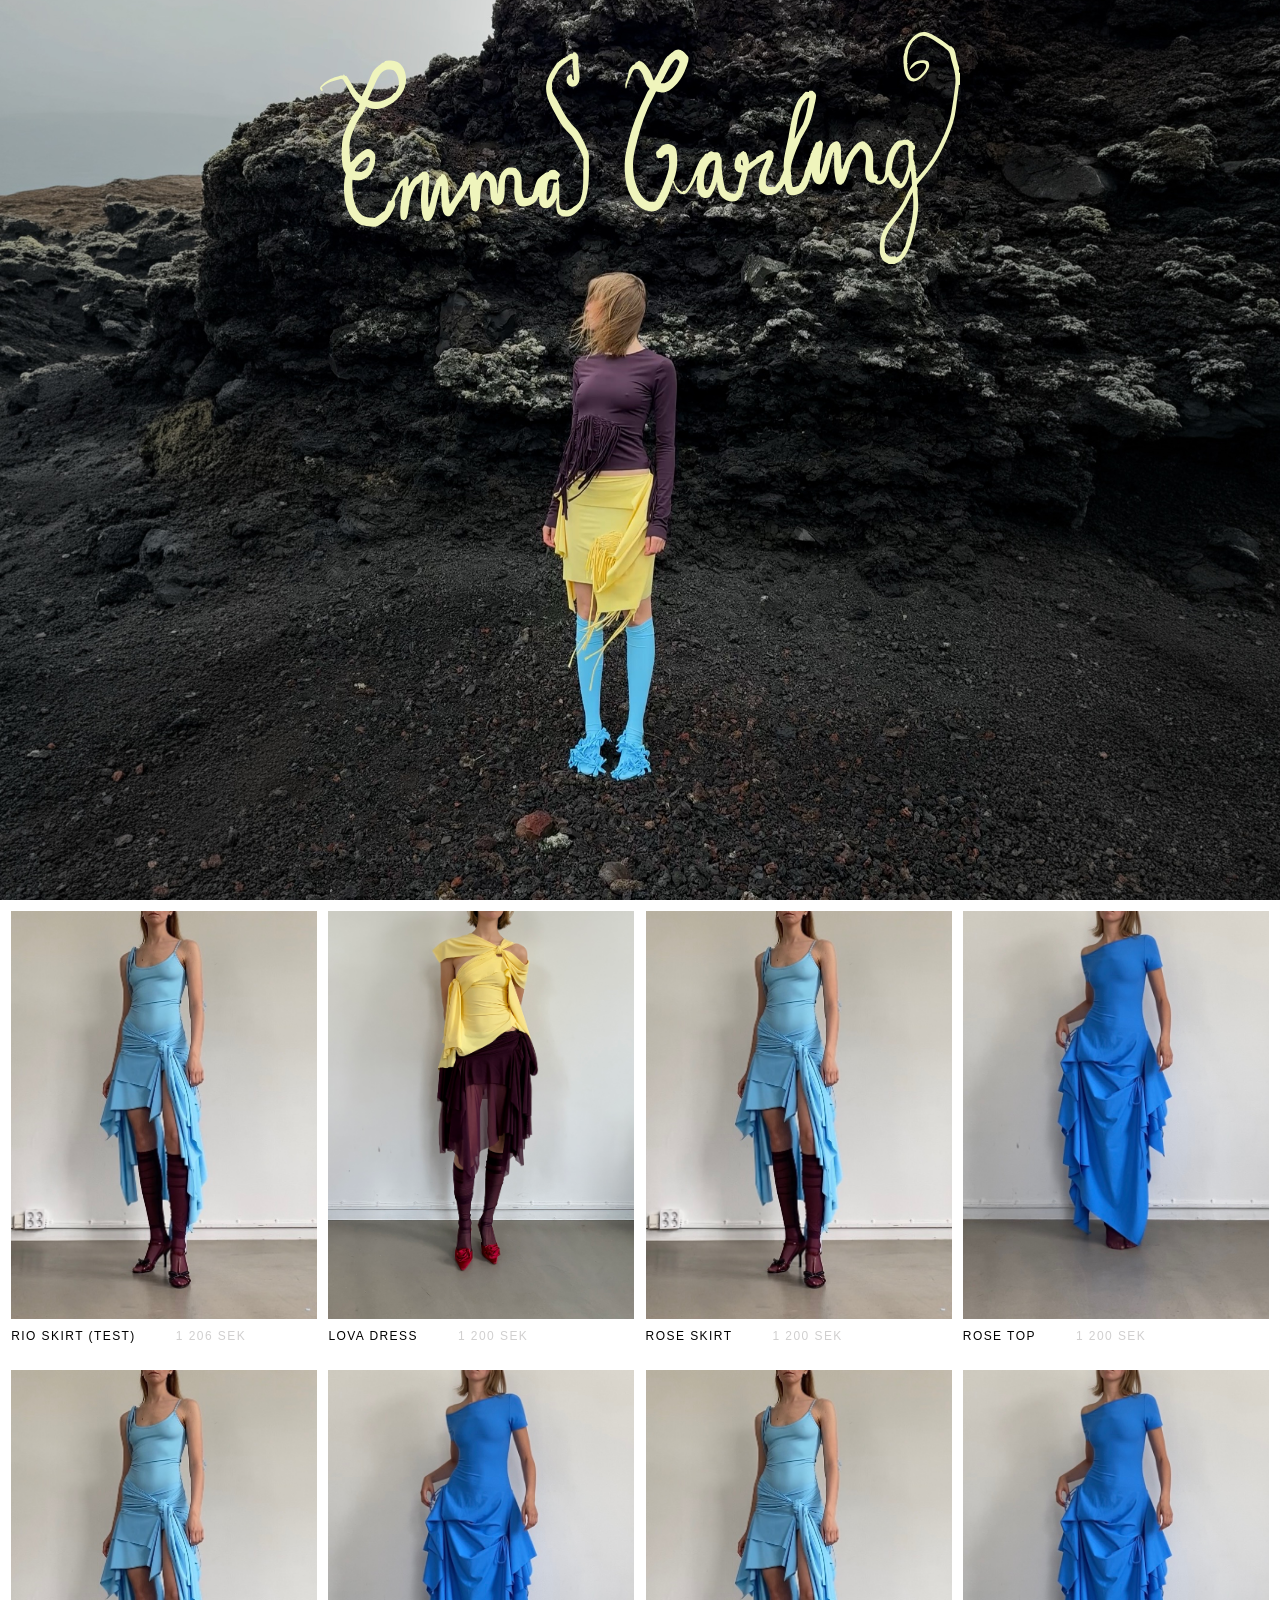
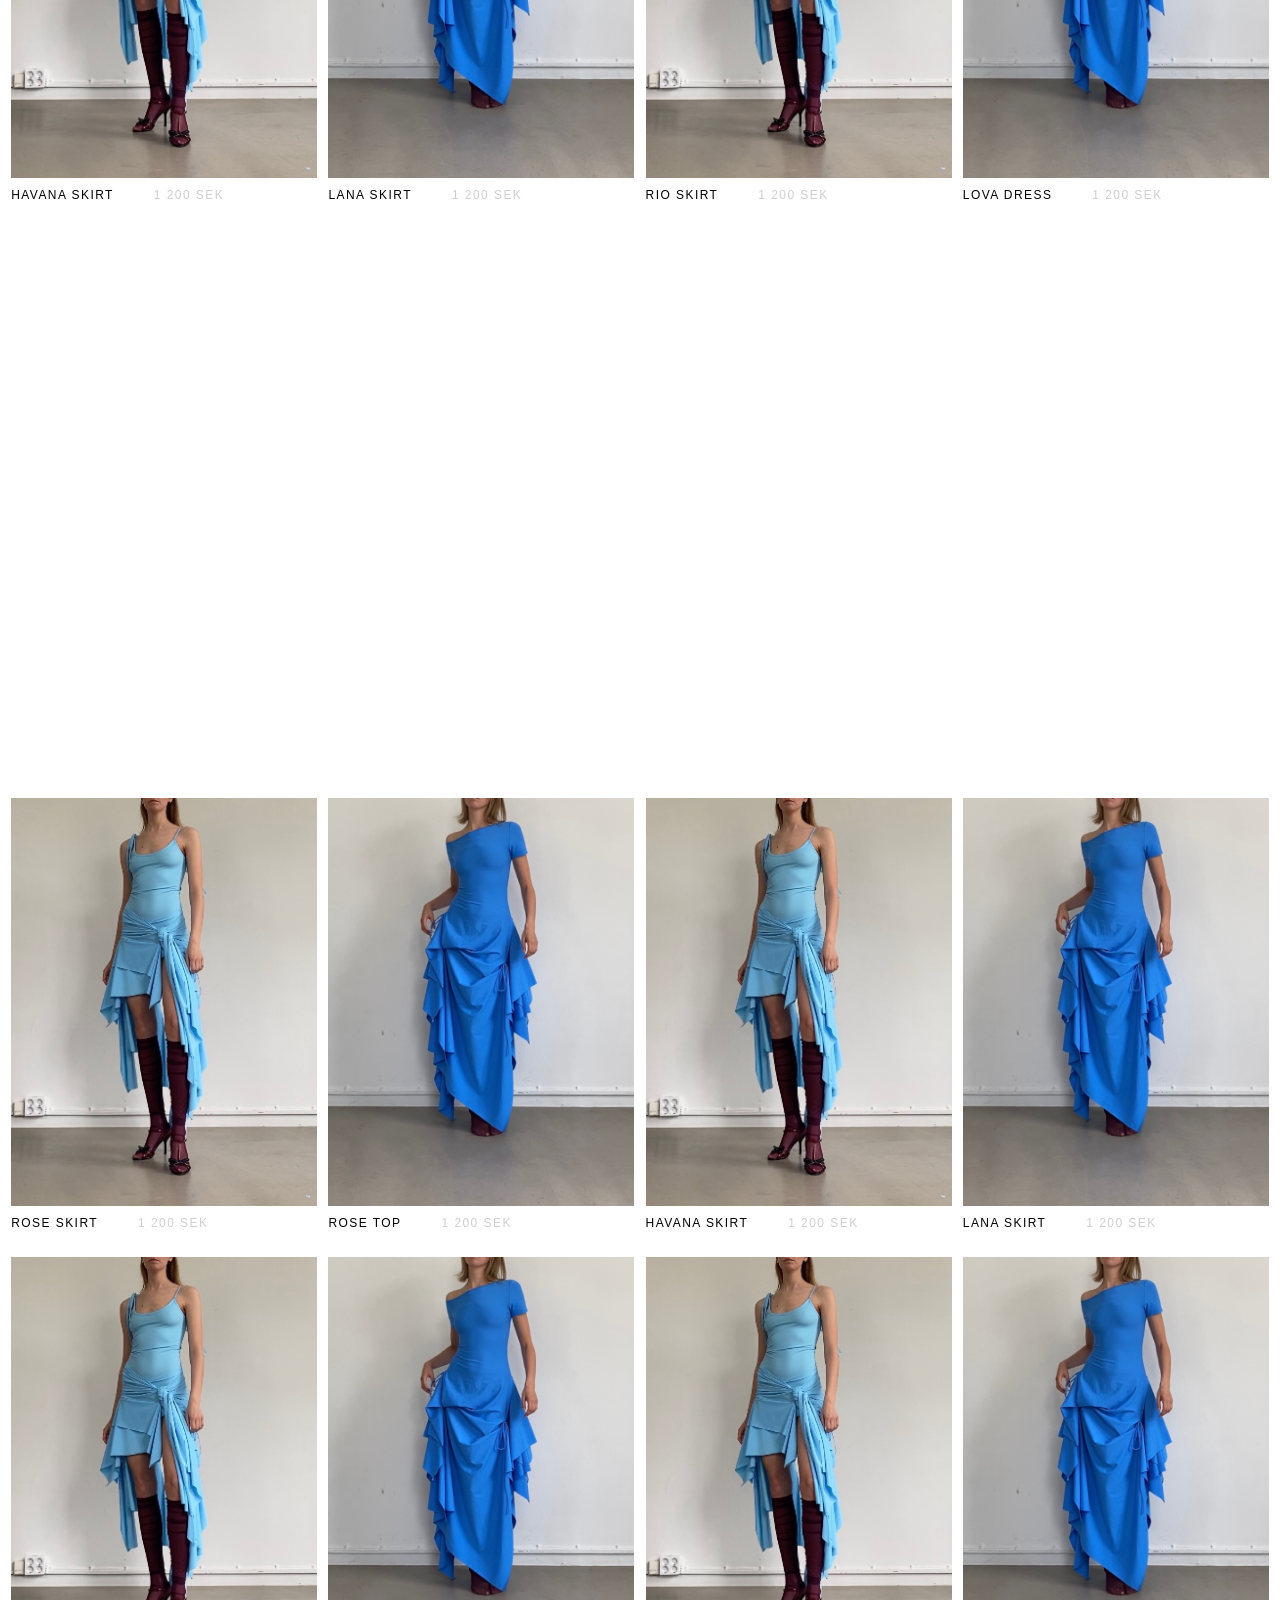
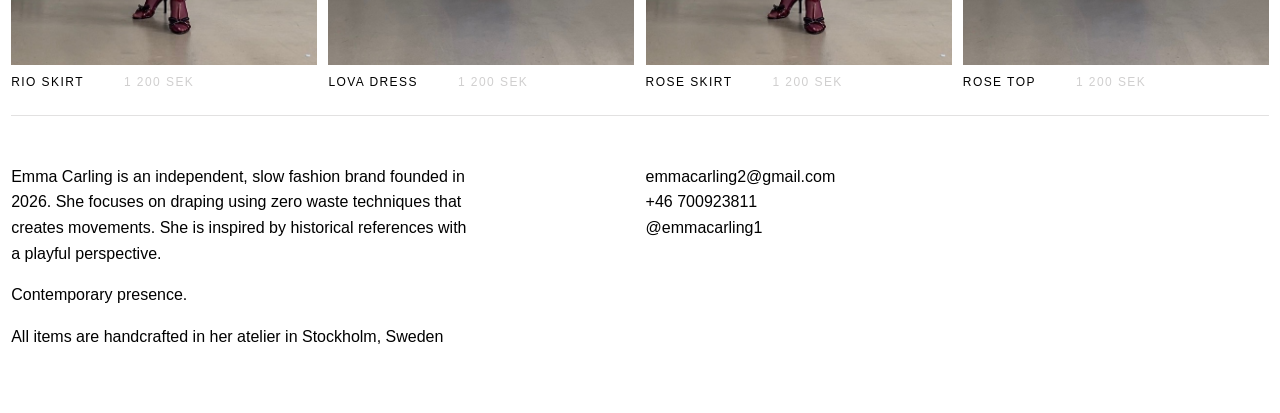
==== commit 7fd57805: "Product view title in Libertinus Mono (Google Fonts) Co-Authored-By: Claude Opus 5.5 <noreply@anthro" ====
--- a/index.html
+++ b/index.html
@@ -36,6 +36,10 @@
     "sameAs": ["https://www.instagram.com/emmacarling1/"]
   }
   </script>
+  <!-- Libertinus Mono from Google Fonts, for the product name in the product view -->
+  <link rel="preconnect" href="https://fonts.googleapis.com">
+  <link rel="preconnect" href="https://fonts.gstatic.com" crossorigin>
+  <link rel="stylesheet" href="https://fonts.googleapis.com/css2?family=Libertinus+Mono&display=swap">
   <link rel="stylesheet" href="/style.css">
 </head>
 <body>
--- a/style.css
+++ b/style.css
@@ -16,6 +16,8 @@
   --line: #e2e1e1; /* every line and outline: fields, buttons, info rows, footer */
 
   --font: "Helvetica Neue", Helvetica, Arial, sans-serif;
+  /* Product name in the product view (loaded from Google Fonts in index.html) */
+  --font-title: "Libertinus Mono", ui-monospace, Menlo, monospace;
 
   /* The dark grey at the top of the landing video and its still image.
      Safari shows it in the status bar strip above the page, so the strip
@@ -26,8 +28,8 @@
      Zoom of the video: 1 = not zoomed, 1.2 = 20% closer. More zoom hides
      more of the white sky behind the logo, but crops the person tighter.
      Logo width: share of the screen width (e.g. 50vw = 50%). */
-  --landing-zoom-mobile: 1.3;
-  --landing-logo-mobile: 42vw;
+  --landing-zoom-mobile: 1.18;
+  --landing-logo-mobile: 51vw;
 
   /* ---- Landing page on computers ----
      Zoom of the video (and its still image): 1 = not zoomed, 1.2 = 20% closer.
@@ -113,7 +115,7 @@
 }
 
 /* Computers: zoom set at the top of this file (phones have their own below) */
-@media (min-width: 701px) {
+@media (min-width: 901px) {
   .landing-image {
     transform: scale(var(--landing-zoom-desktop));
     transform-origin: var(--landing-zoom-desktop-centre);
@@ -167,24 +169,29 @@
   display: none;
 }
 
-/* Feature slide: the first slide sets the height, the others lie on top
-   of it, and the active one fades in */
+/* Feature: columns side by side with the same spacing as the product
+   grid (3 on computers, 1 on phones; set in script.js). In each column
+   the images lie on top of each other and only the active one shows;
+   they switch instantly, without a fade. */
 .feature {
+  display: grid;
+  grid-template-columns: repeat(var(--feature-columns, 3), 1fr);
+  gap: 0;
+}
+.feature-frame {
   position: relative;
+  overflow: hidden;
+  aspect-ratio: 3 / 4;
+  max-height: 80vh;
 }
 .feature-image {
+  position: absolute;
+  inset: 0;
   display: block;
   width: 100%;
-  height: auto;
-  max-height: 80vh;
+  height: 100%;
   object-fit: cover;
   opacity: 0;
-  transition: opacity 1.2s ease; /* fade duration */
-}
-.feature-image + .feature-image {
-  position: absolute;
-  inset: 0;
-  height: 100%;
 }
 .feature-image.active {
   opacity: 1;
@@ -471,7 +478,7 @@
   text-underline-offset: 0.2em;
 }
 .info-text .fold-inner {
-  padding-right: 10vw; /* keeps the paragraphs from running too wide */
+  padding-right: 3.2vw; /* keeps the paragraphs from running too wide */
   font-size: 0.8125rem;
 }
 .info-text p {
@@ -500,6 +507,7 @@
 
 .product-title {
   margin: 0;
+  font-family: var(--font-title);
   font-weight: 400;
   font-size: 2.5rem;
   line-height: 1.1;
@@ -605,7 +613,7 @@
   font: inherit;
 }
 /* Phones and tablets: 16px text in fields, or iPhones zoom in when you tap one */
-@media (hover: none), (max-width: 700px) {
+@media (hover: none), (max-width: 900px) {
   .field input[type="email"],
   .field input[type="text"],
   .field textarea {
@@ -734,25 +742,30 @@
 
 /* ---------- Contact ---------- */
 
+/* Computers: the same 4 columns as the product grid above. The text about
+   Emma spans the first two, her contact details start at the third.
+   Both in the same text style. */
 .contact {
+  display: grid;
+  grid-template-columns: repeat(4, 1fr);
+  align-items: start;
+  gap: var(--gap);
   margin: 0 var(--gap);
-  padding: 3rem var(--text-inset) 4rem;
+  padding: 3rem 0 4rem;
   border-top: 1px solid var(--line);
-  font-size: 0.8125rem;
-}
-
-.contact .contact-intro {
-  max-width: 36rem;
-  margin: 0 0 3rem;
   font-size: 1rem;
   line-height: 1.6;
 }
 
+.contact .contact-intro {
+  grid-column: 1 / 3;
+  max-width: 29rem; /* never wider than this, even on big screens */
+}
+
 .contact-info {
-  display: flex;
-  flex-wrap: wrap;
-  justify-content: space-between;
-  gap: 1rem 2rem;
+  grid-column: 3 / 5;
+  display: flex;
+  flex-direction: column;
 }
 
 .contact p {
@@ -765,7 +778,9 @@
 
 /* ---------- Smaller screens ---------- */
 
-@media (max-width: 700px) {
+/* Phone layout below 900px wide. If you change it, change the other
+   900px / 901px widths in this file and the one in script.js too. */
+@media (max-width: 900px) {
   :root { --gap: 0.7rem; --text-inset: 0; }
 
   /* Landing video on phones when there's no mobile version: the wide
@@ -807,9 +822,12 @@
     padding: 0 var(--gap) var(--gap); /* the image starts at the top edge */
   }
   .overlay-gallery { order: 1; position: relative; top: auto; height: auto; }
-  /* As tall as fits with the previews, name, price and Order button under
-     it on the first screen (--under-image is measured in script.js) */
-  .overlay-track { height: max(45svh, calc(100svh - var(--under-image, 30svh) - var(--gap))); }
+  /* Full width, and tall enough for a whole 3:4 photo, so photos are
+     never cut at the top or bottom (a wider photo is cut at the sides).
+     Never shorter than the min-height, so photos don't get too small;
+     then the photo is cut equally at both sides. The width is fixed, or
+     the min-height would make the area wider than the screen. */
+  .overlay-track { width: 100%; height: auto; aspect-ratio: 3 / 4; min-height: 60vh; }
   .overlay-gallery { width: 100%; aspect-ratio: auto; }
   .thumbs {
     order: 2;
@@ -844,7 +862,8 @@
     font-size: 0.75rem;
   }
 
-  .contact-info { flex-direction: column; }
+  /* Phones: contact details under the text */
+  .contact { display: flex; flex-direction: column; gap: 3rem; }
 
   /* Price under the name instead of beside it.
      Two tighter lines take the same height as one line + the space under
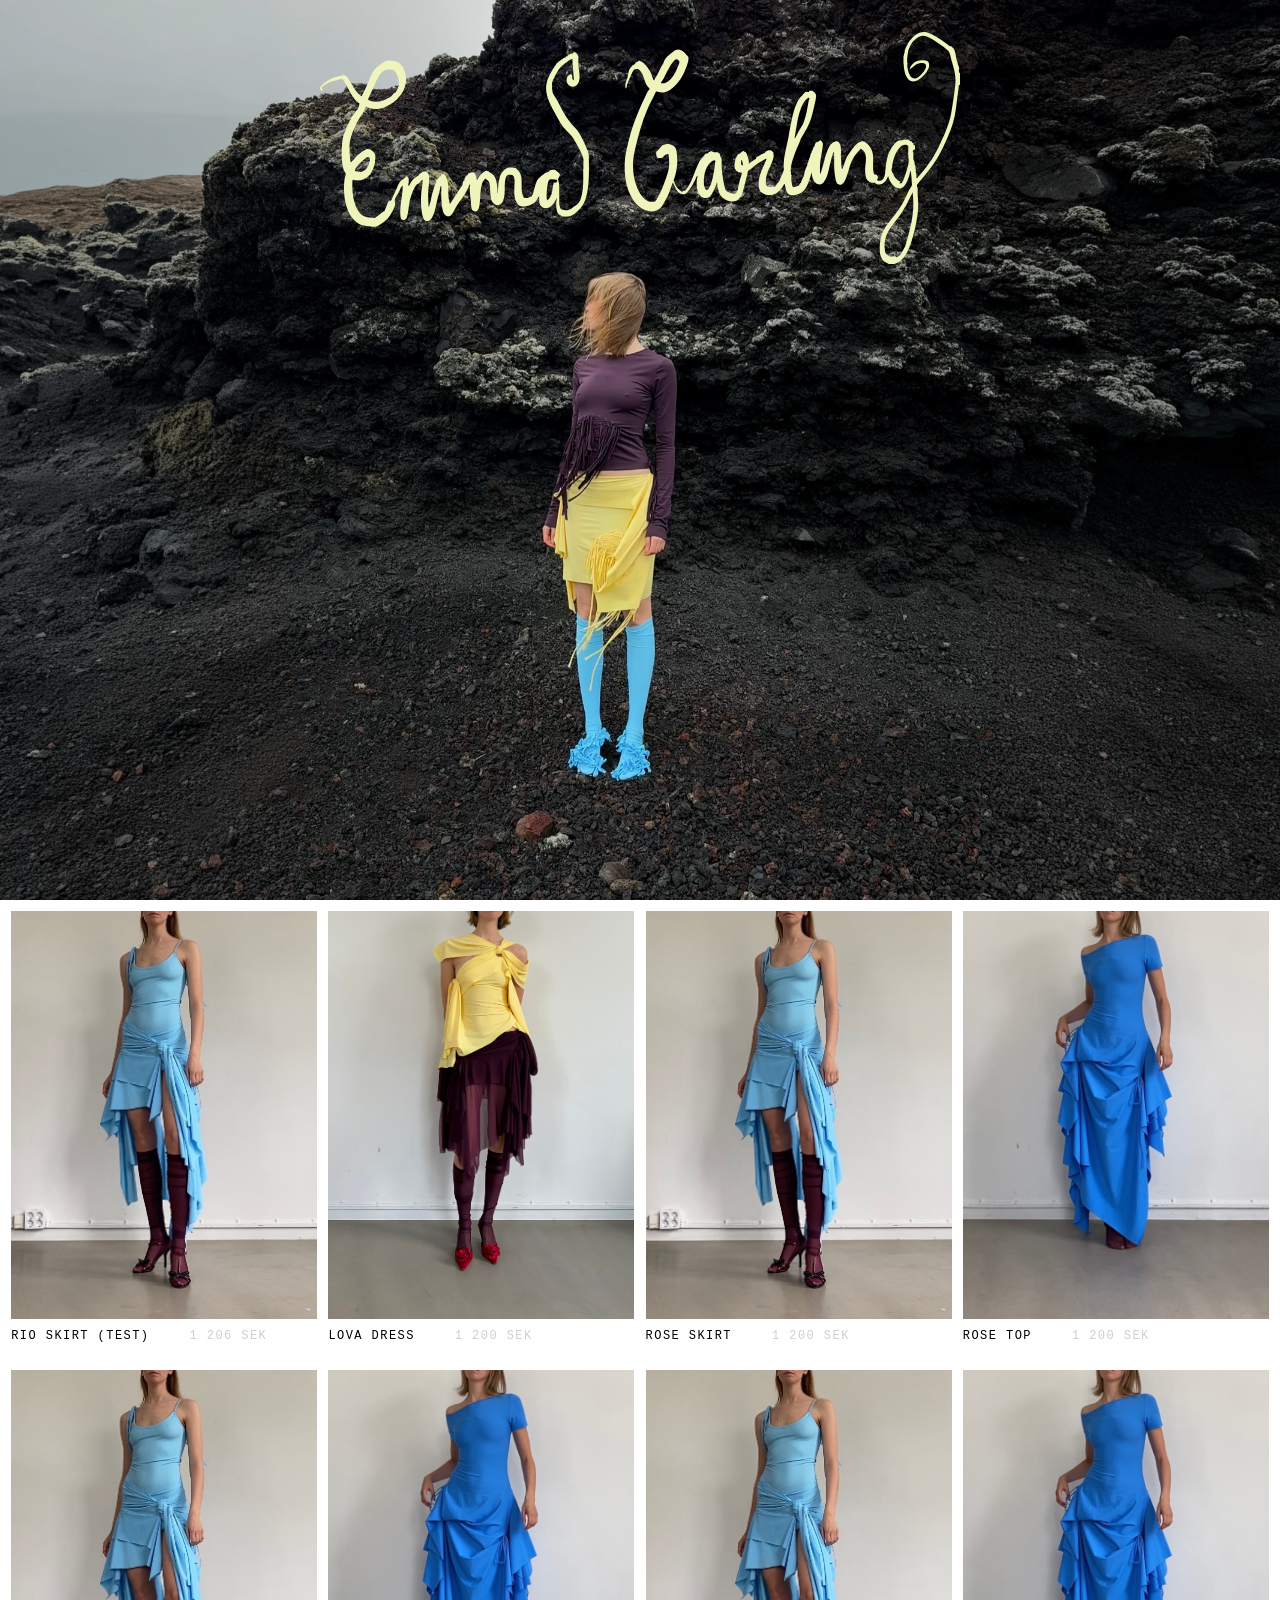
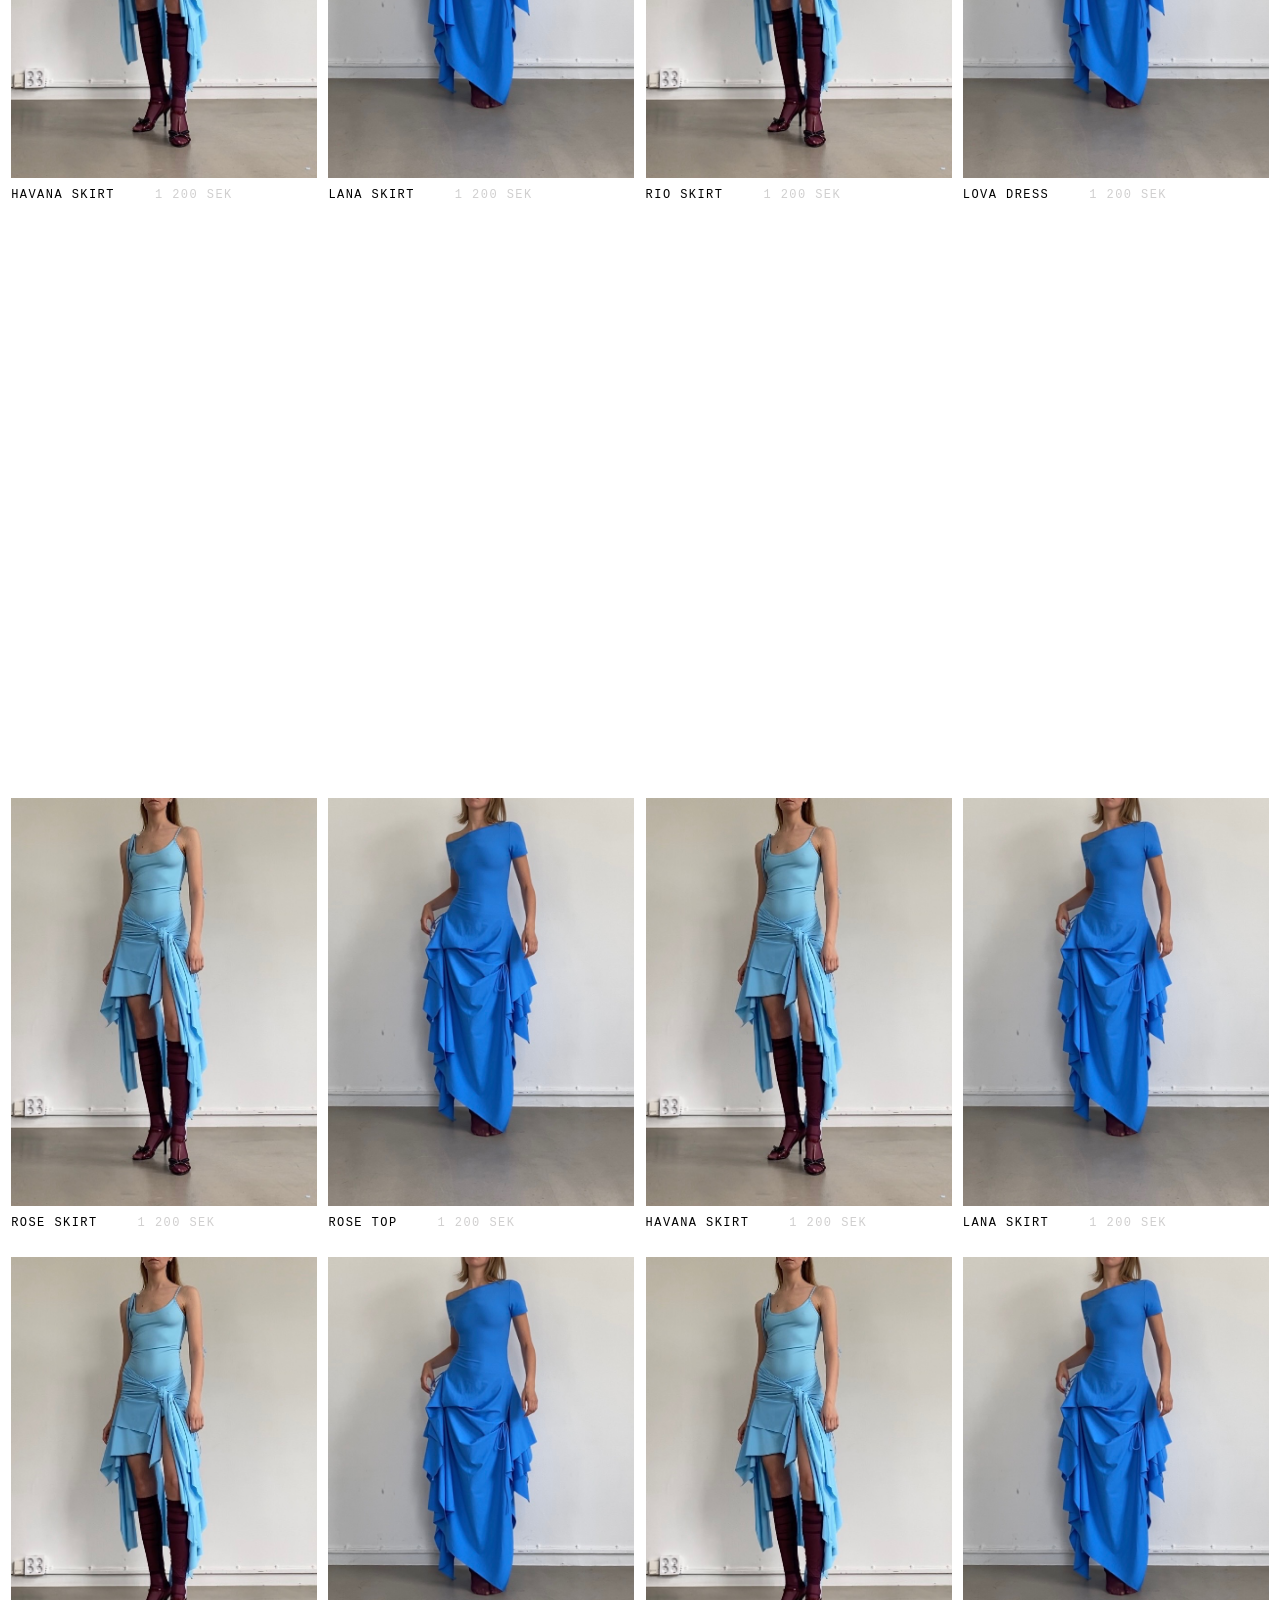
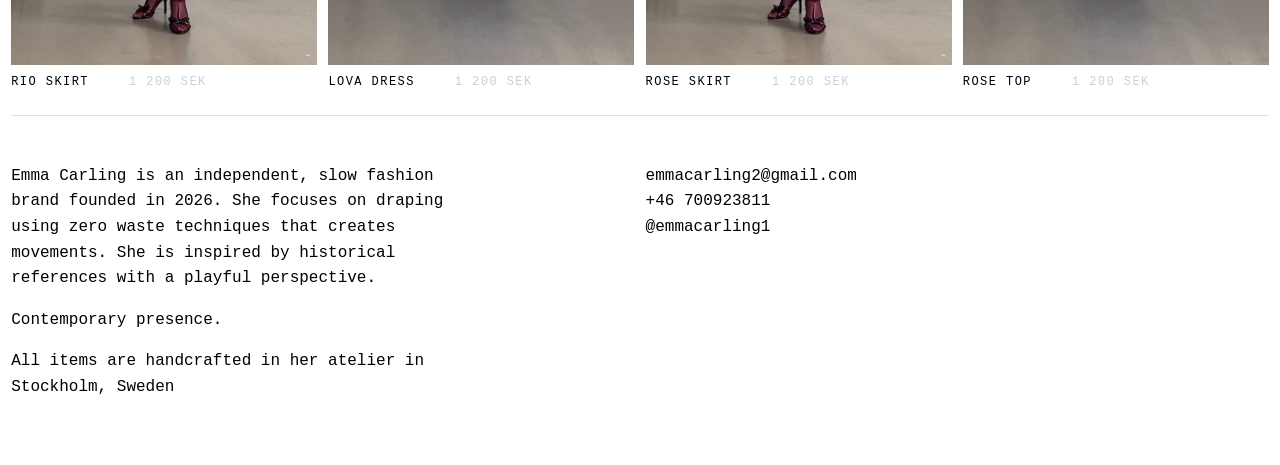
==== commit 754f8700: "Libertinus Mono for all text; product view title in Helvetica Neue Medium Co-Authored-By: Claude Opu" ====
--- a/index.html
+++ b/index.html
@@ -36,7 +36,7 @@
     "sameAs": ["https://www.instagram.com/emmacarling1/"]
   }
   </script>
-  <!-- Libertinus Mono from Google Fonts, for the product name in the product view -->
+  <!-- Libertinus Mono from Google Fonts, the site's text font -->
   <link rel="preconnect" href="https://fonts.googleapis.com">
   <link rel="preconnect" href="https://fonts.gstatic.com" crossorigin>
   <link rel="stylesheet" href="https://fonts.googleapis.com/css2?family=Libertinus+Mono&display=swap">
--- a/style.css
+++ b/style.css
@@ -15,9 +15,10 @@
   --text: var(--black);
   --line: #e2e1e1; /* every line and outline: fields, buttons, info rows, footer */
 
-  --font: "Helvetica Neue", Helvetica, Arial, sans-serif;
-  /* Product name in the product view (loaded from Google Fonts in index.html) */
-  --font-title: "Libertinus Mono", ui-monospace, Menlo, monospace;
+  /* All text (loaded from Google Fonts in index.html) */
+  --font: "Libertinus Mono", ui-monospace, Menlo, monospace;
+  /* Product name in the product view, in a medium weight */
+  --font-title: "Helvetica Neue", Helvetica, Arial, sans-serif;
 
   /* The dark grey at the top of the landing video and its still image.
      Safari shows it in the status bar strip above the page, so the strip
@@ -508,7 +509,7 @@
 .product-title {
   margin: 0;
   font-family: var(--font-title);
-  font-weight: 400;
+  font-weight: 500; /* medium */
   font-size: 2.5rem;
   line-height: 1.1;
 }
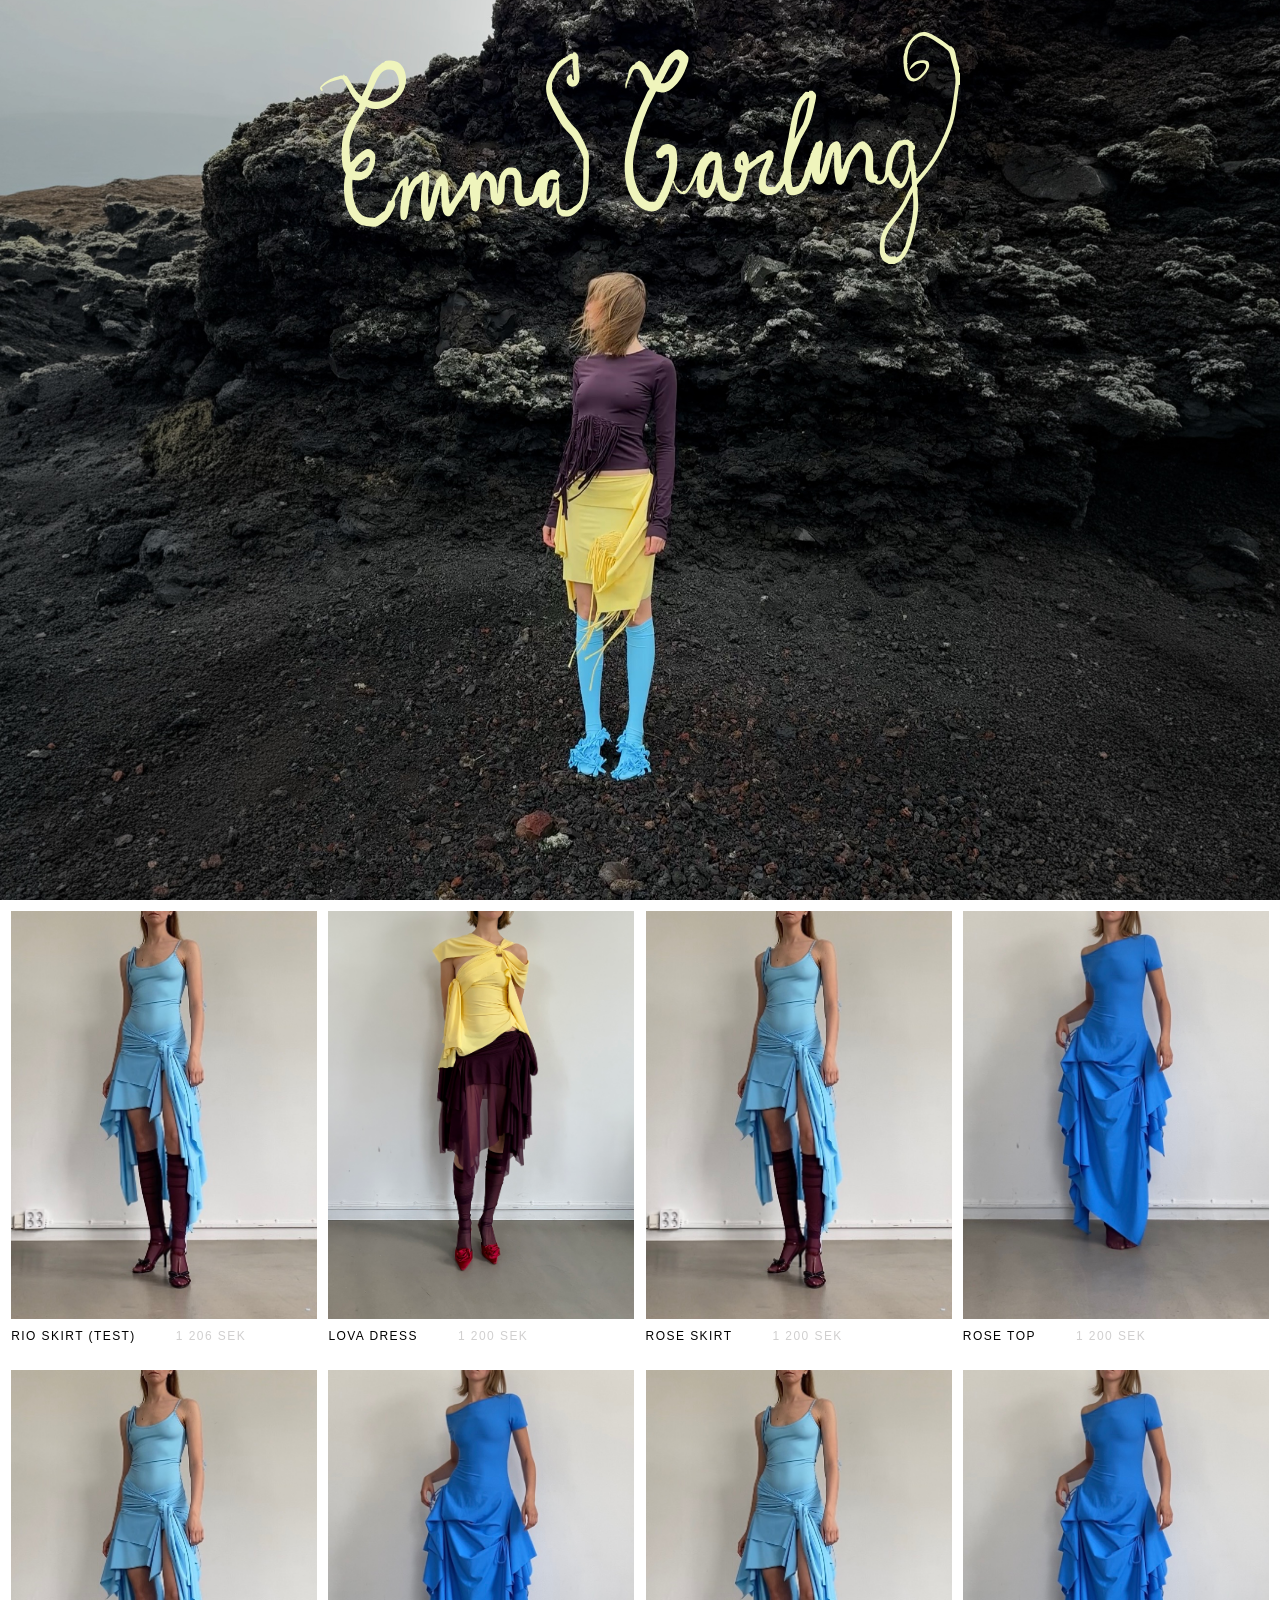
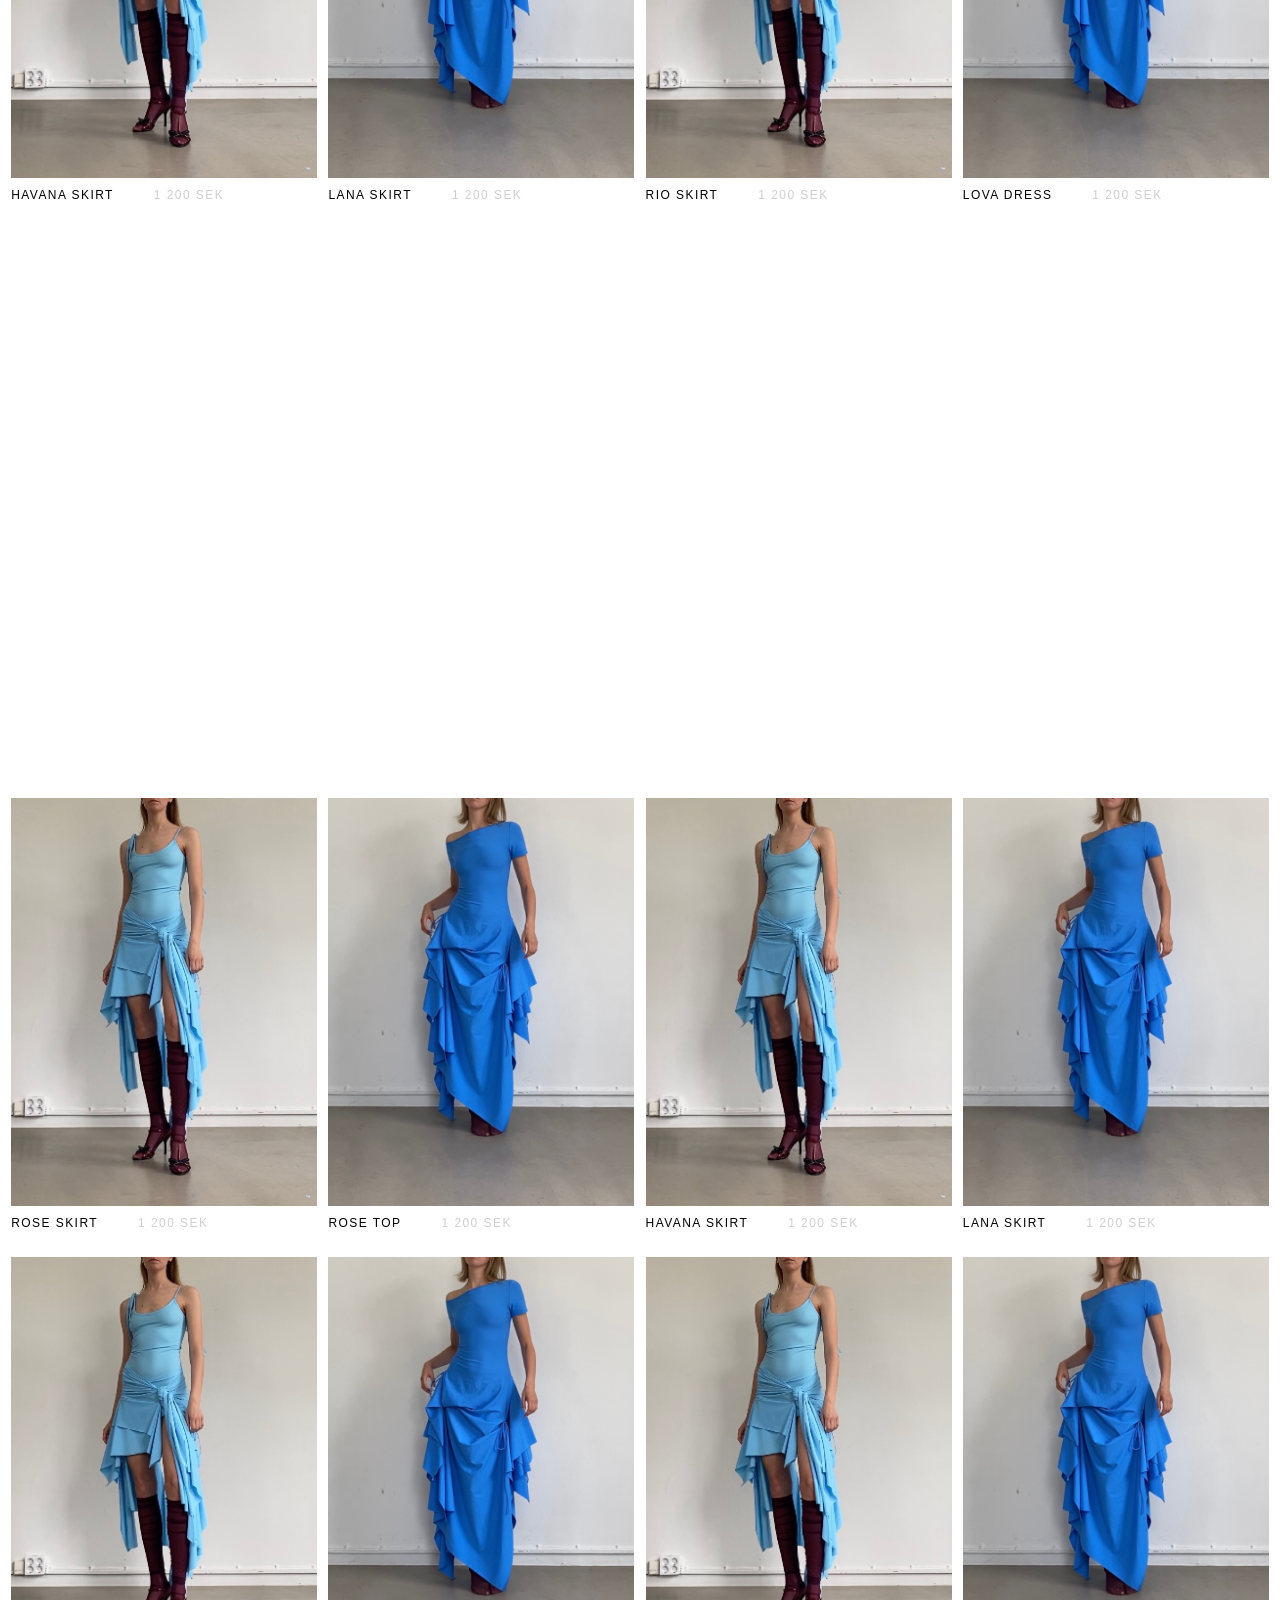
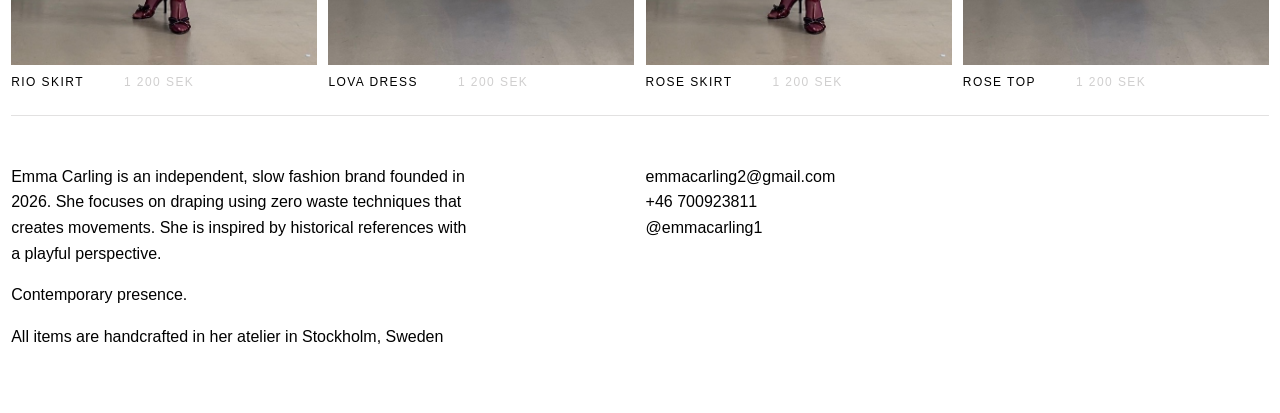
==== commit 142d8866: "Director font (from its designers, SIL OFL) for the product title instead of Libertinus Mono Co-Auth" ====
--- a/index.html
+++ b/index.html
@@ -36,10 +36,8 @@
     "sameAs": ["https://www.instagram.com/emmacarling1/"]
   }
   </script>
-  <!-- Libertinus Mono from Google Fonts, the site's text font -->
-  <link rel="preconnect" href="https://fonts.googleapis.com">
-  <link rel="preconnect" href="https://fonts.gstatic.com" crossorigin>
-  <link rel="stylesheet" href="https://fonts.googleapis.com/css2?family=Libertinus+Mono&display=swap">
+  <!-- Director font (fonts/), loaded early so the product title doesn't flash -->
+  <link rel="preload" href="/fonts/Director-Regular.woff2" as="font" type="font/woff2" crossorigin>
   <link rel="stylesheet" href="/style.css">
 </head>
 <body>
--- a/style.css
+++ b/style.css
@@ -1,3 +1,24 @@
+/* Director by May Jolivet & Justine Herbel (Velvetyne), free under the
+   SIL Open Font License (fonts/Director-OFL.txt). Light, Regular, Bold. */
+@font-face {
+  font-family: "Director";
+  src: url("/fonts/Director-Light.woff2") format("woff2");
+  font-weight: 300;
+  font-display: swap;
+}
+@font-face {
+  font-family: "Director";
+  src: url("/fonts/Director-Regular.woff2") format("woff2");
+  font-weight: 400;
+  font-display: swap;
+}
+@font-face {
+  font-family: "Director";
+  src: url("/fonts/Director-Bold.woff2") format("woff2");
+  font-weight: 700;
+  font-display: swap;
+}
+
 :root {
   --gap: 0.7rem;
   /* Extra space in from the image edges for text, form fields and buttons
@@ -15,10 +36,13 @@
   --text: var(--black);
   --line: #e2e1e1; /* every line and outline: fields, buttons, info rows, footer */
 
-  /* All text (loaded from Google Fonts in index.html) */
-  --font: "Libertinus Mono", ui-monospace, Menlo, monospace;
-  /* Product name in the product view, in a medium weight */
-  --font-title: "Helvetica Neue", Helvetica, Arial, sans-serif;
+  /* All text */
+  --font: "Helvetica Neue", Helvetica, Arial, sans-serif;
+  /* Product name in the product view (Director, loaded below) */
+  --font-title: "Director", Georgia, serif;
+  /* Running text: the footer, the texts that open under the Order button
+     (not their headings), and the grey price and material text */
+  --font-text: var(--font);
 
   /* The dark grey at the top of the landing video and its still image.
      Safari shows it in the status bar strip above the page, so the strip
@@ -247,6 +271,7 @@
 }
 .grid-price {
   color: var(--grey-light);
+  font-family: var(--font-text);
 }
 
 .arrow {
@@ -479,6 +504,7 @@
   text-underline-offset: 0.2em;
 }
 .info-text .fold-inner {
+  font-family: var(--font-text);
   padding-right: 3.2vw; /* keeps the paragraphs from running too wide */
   font-size: 0.8125rem;
 }
@@ -509,7 +535,7 @@
 .product-title {
   margin: 0;
   font-family: var(--font-title);
-  font-weight: 500; /* medium */
+  font-weight: 400; /* Director comes in 300 (light), 400 and 700 (bold) */
   font-size: 2.5rem;
   line-height: 1.1;
 }
@@ -520,6 +546,7 @@
 
 .product-material {
   margin: 0.25rem 0 2rem;
+  font-family: var(--font-text);
   color: var(--grey-light);
   white-space: pre-line; /* line breaks typed in the CMS show as new lines */
 }
@@ -747,6 +774,7 @@
    Emma spans the first two, her contact details start at the third.
    Both in the same text style. */
 .contact {
+  font-family: var(--font-text);
   display: grid;
   grid-template-columns: repeat(4, 1fr);
   align-items: start;
